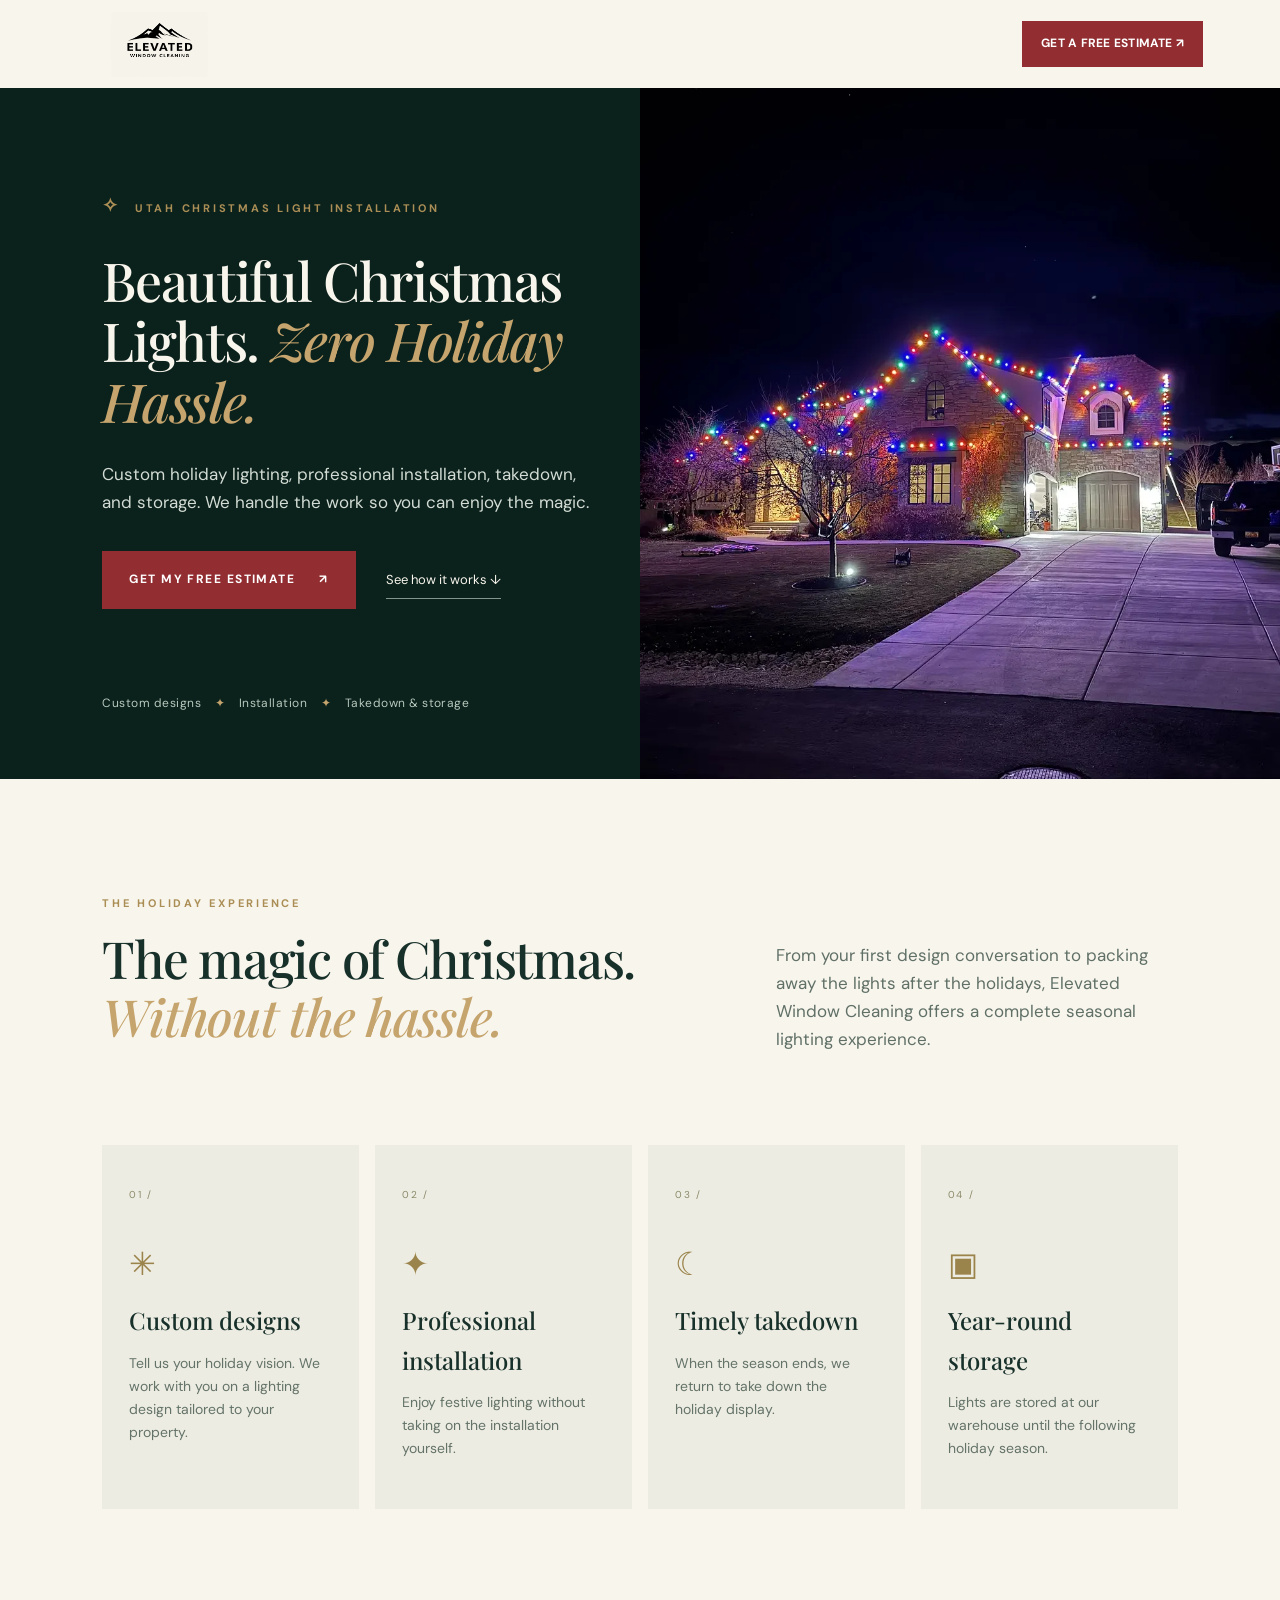
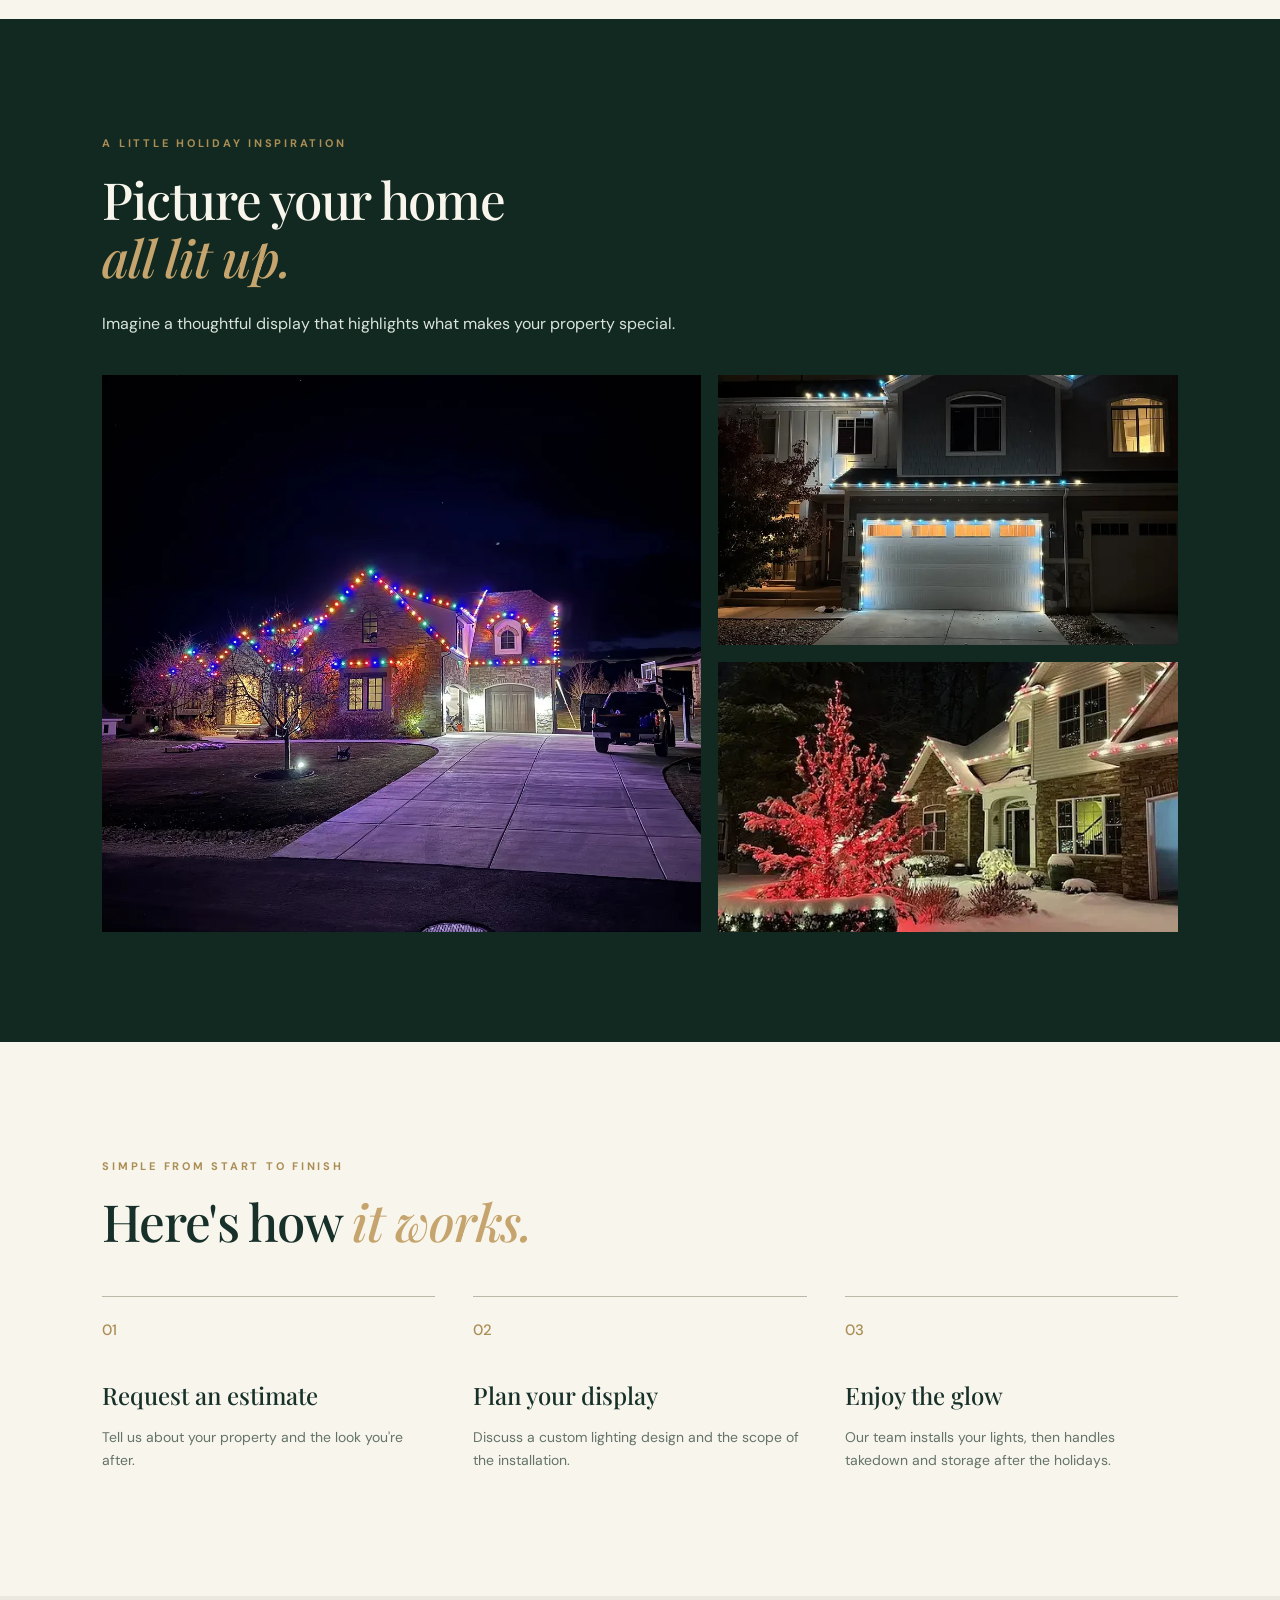
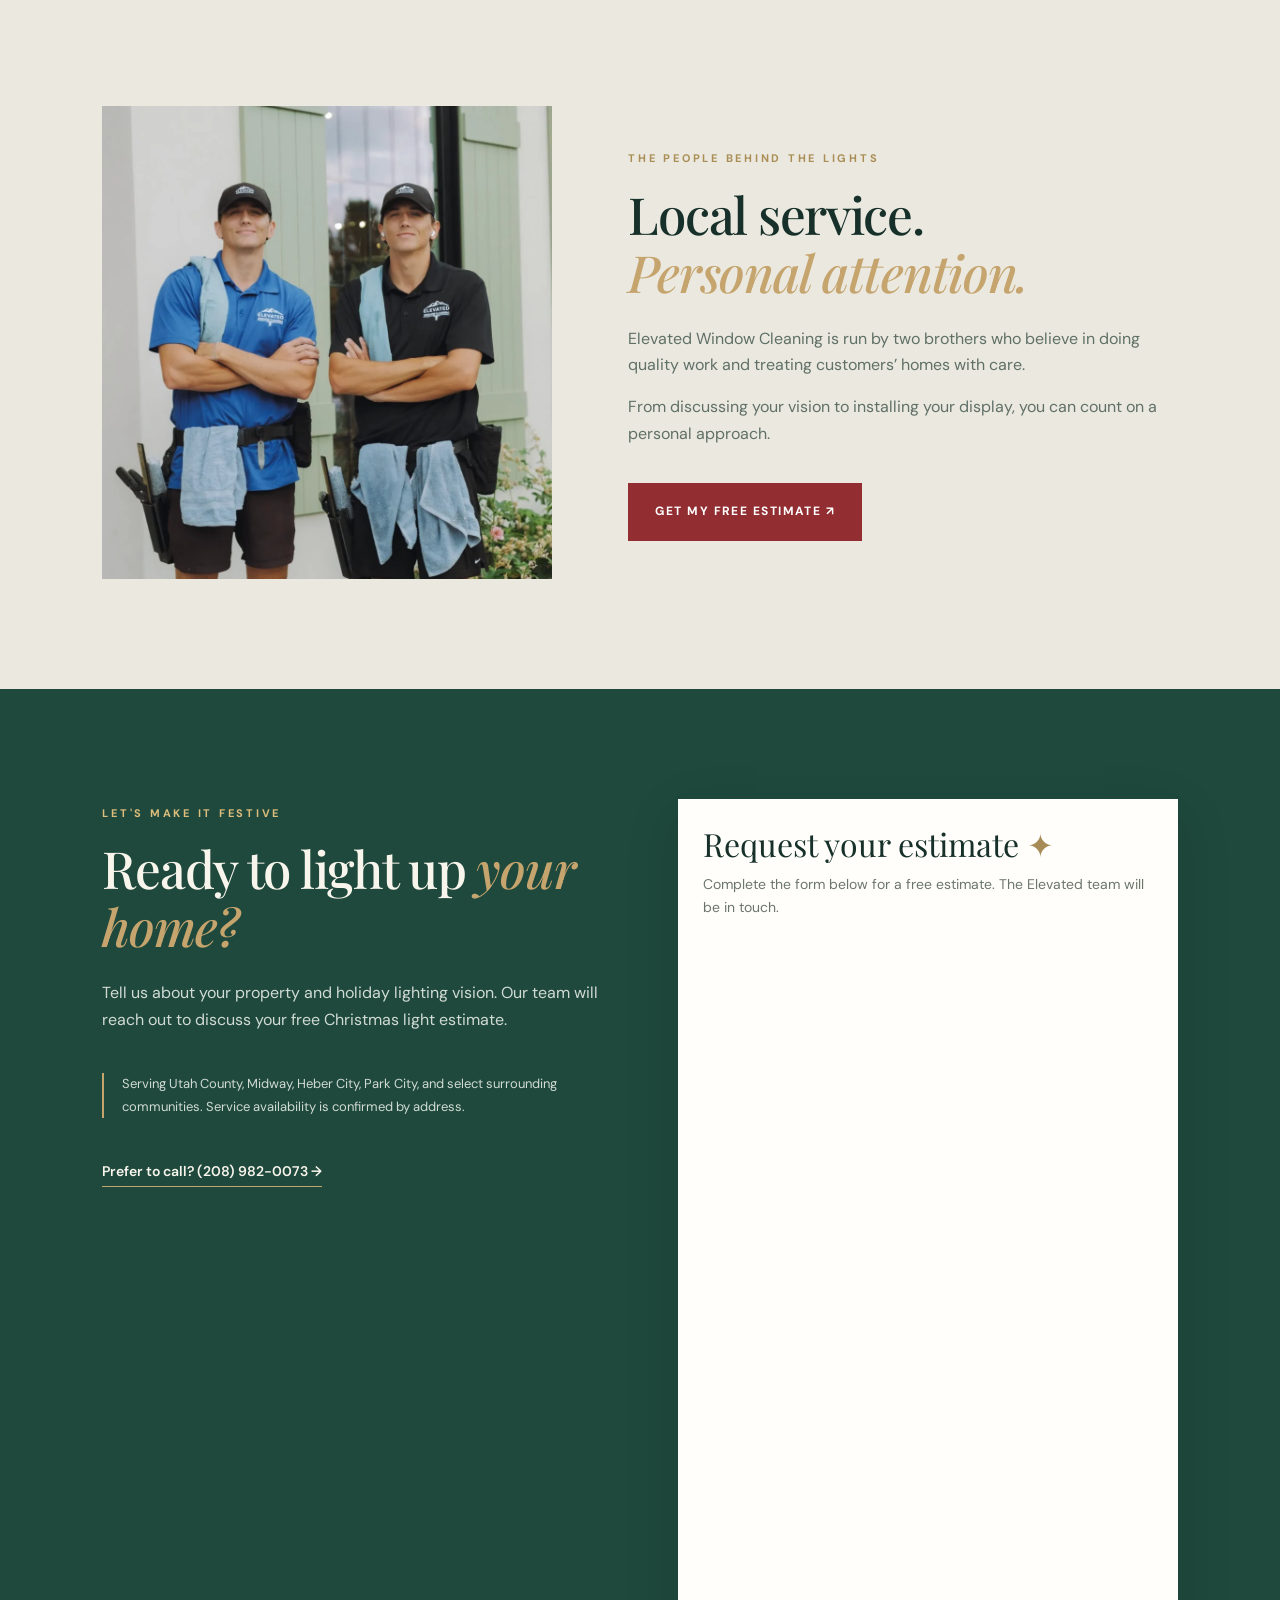
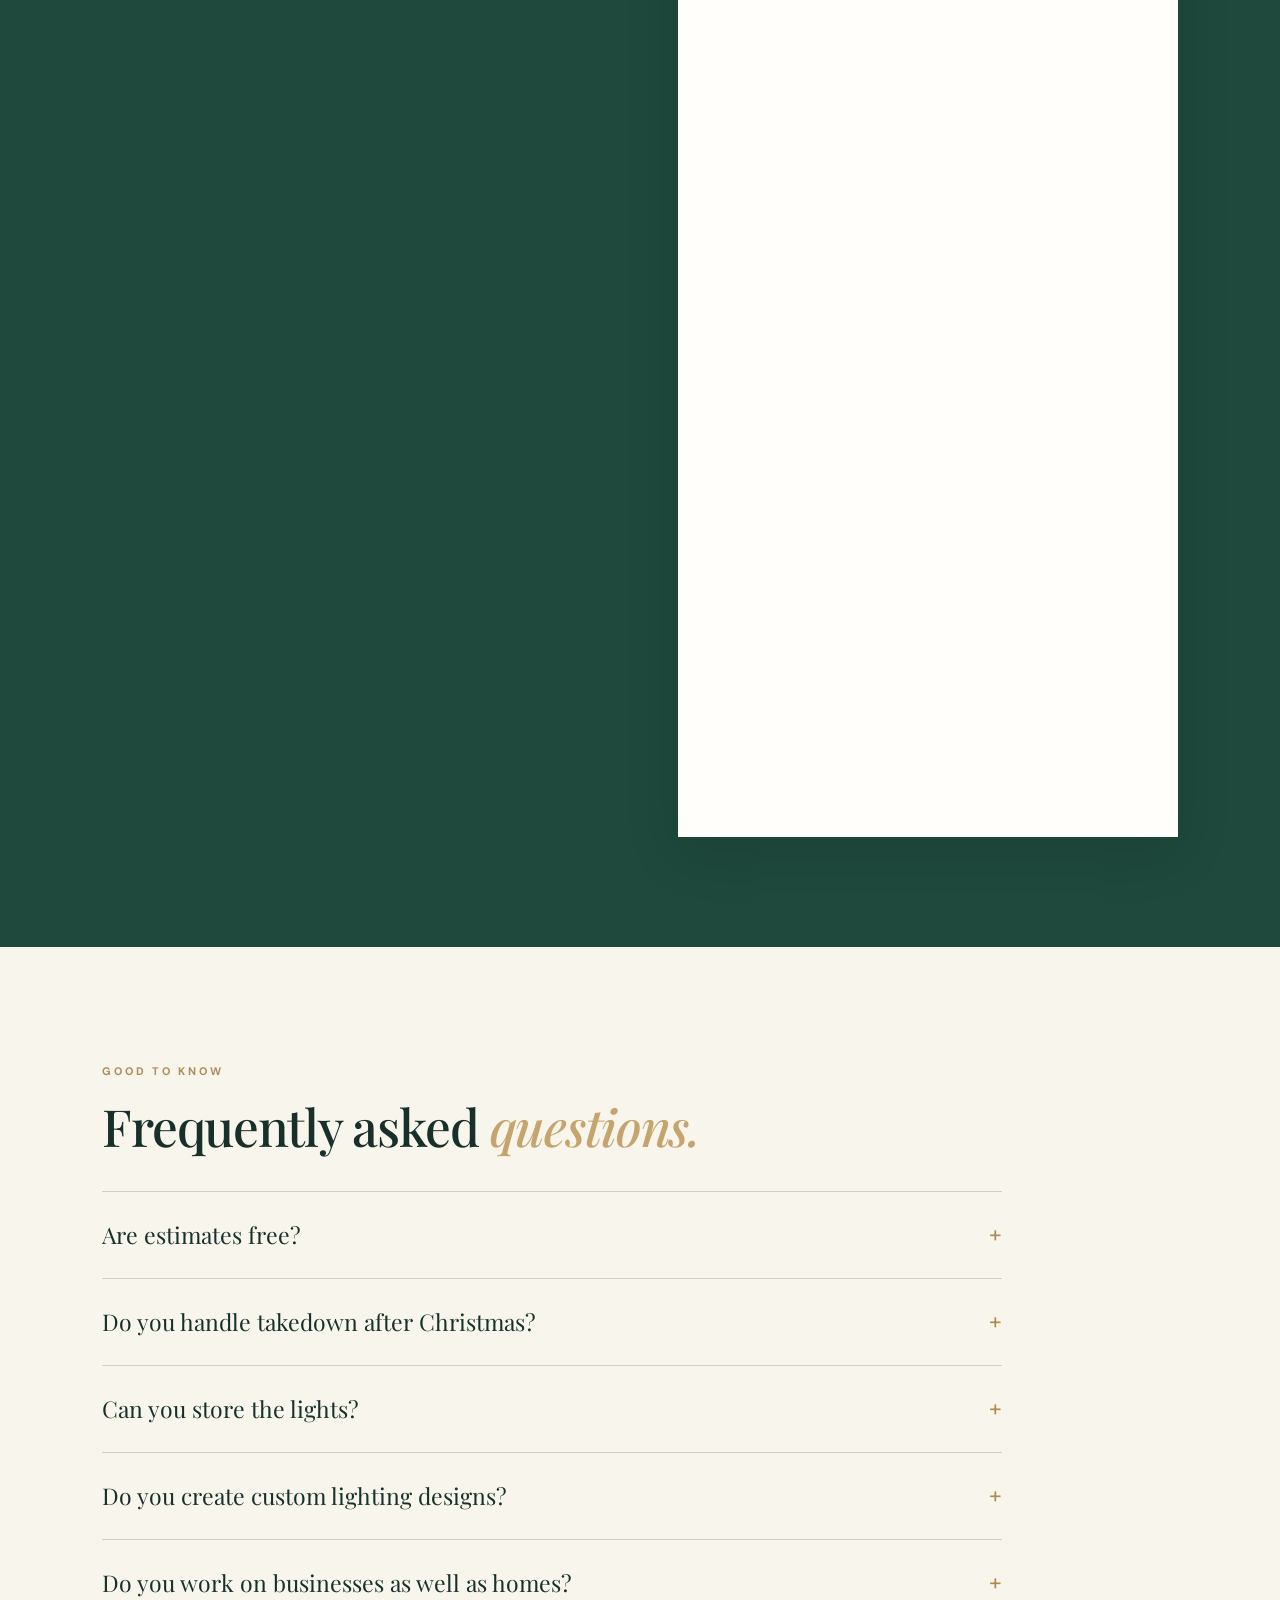
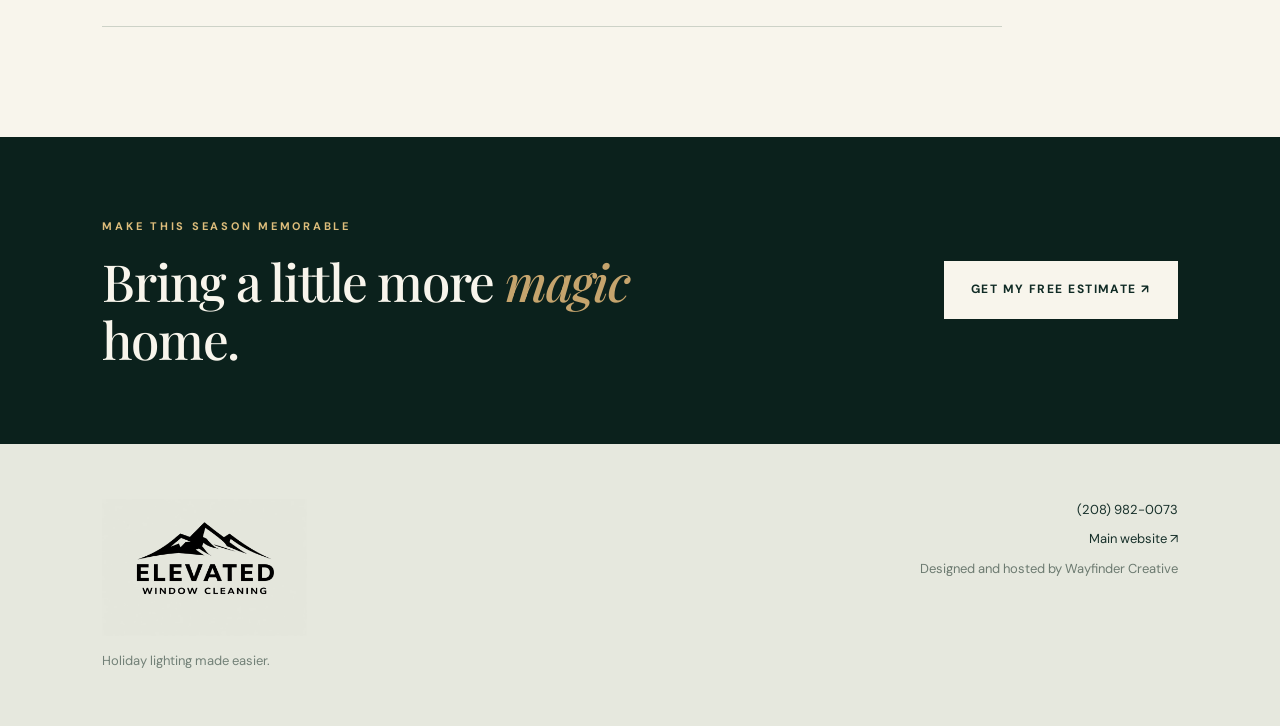
==== index.html @ a7546f29 "Add files via upload" ====
<!doctype html>
<html lang="en">
<head>
  <meta charset="utf-8" />
  <meta name="viewport" content="width=device-width, initial-scale=1" />
  <meta name="theme-color" content="#102721" />
  <meta name="description" content="Custom Christmas light designs, professional installation, takedown and storage with Elevated Window Cleaning in select Utah communities. Request an estimate." />
  <title>Christmas Light Installation | Elevated Window Cleaning</title>
  <link rel="stylesheet" href="styles.css" />
</head>
<body>
  <header class="header"><a class="brand" href="#top" aria-label="Elevated Window Cleaning home"><img class="brand-logo" src="assets/elevated-logo.webp" alt="Elevated Window Cleaning" /></a><a class="nav-cta" href="#estimate">Get a Free Estimate <span aria-hidden="true">↗</span></a></header>
  <main id="top">
    <section class="hero"><div class="hero-inner"><div class="eyebrow"><span class="sparkle">✧</span> UTAH CHRISTMAS LIGHT INSTALLATION</div><h1>Beautiful Christmas Lights. <em>Zero Holiday Hassle.</em></h1><p>Custom holiday lighting, professional installation, takedown, and storage. We handle the work so you can enjoy the magic.</p><div class="hero-actions"><a class="button primary" href="#estimate">Get My Free Estimate <span aria-hidden="true">↗</span></a><a class="text-link" href="#how-it-works">See how it works ↓</a></div><div class="hero-note">Custom designs <span>✦</span> Installation <span>✦</span> Takedown & storage</div></div><div class="hero-graphic"><img src="assets/lights-stone-house.webp" alt="Stone home decorated with multicolored Christmas lights" fetchpriority="high" /></div></section>
    <section class="intro section"><div class="section-heading"><span class="kicker">THE HOLIDAY EXPERIENCE</span><h2>The magic of Christmas.<br/><em>Without the hassle.</em></h2></div><p>From your first design conversation to packing away the lights after the holidays, Elevated Window Cleaning offers a complete seasonal lighting experience.</p></section>
    <section class="features section" aria-label="Christmas light services"><article><span class="feature-number">01 /</span><div class="feature-icon">✳</div><h3>Custom designs</h3><p>Tell us your holiday vision. We work with you on a lighting design tailored to your property.</p></article><article><span class="feature-number">02 /</span><div class="feature-icon">✦</div><h3>Professional installation</h3><p>Enjoy festive lighting without taking on the installation yourself.</p></article><article><span class="feature-number">03 /</span><div class="feature-icon">☾</div><h3>Timely takedown</h3><p>When the season ends, we return to take down the holiday display.</p></article><article><span class="feature-number">04 /</span><div class="feature-icon">▣</div><h3>Year-round storage</h3><p>Lights are stored at our warehouse until the following holiday season.</p></article></section>
    <section id="gallery" class="gallery section"><div class="section-heading"><span class="kicker">A LITTLE HOLIDAY INSPIRATION</span><h2>Picture your home<br/><em>all lit up.</em></h2><p>Imagine a thoughtful display that highlights what makes your property special.</p></div><div class="gallery-grid"><figure class="gallery-tile gallery-feature"><img src="assets/lights-stone-house.webp" alt="Large stone residence with multicolored Christmas lights along the roofline" loading="lazy" /></figure><figure class="gallery-tile"><img src="assets/lights-blue-house.webp" alt="Blue and white Christmas lighting installed along roofline and garage" loading="lazy" /></figure><figure class="gallery-tile"><img src="assets/lights-snow-house.webp" alt="Holiday lighting on a snowy home and tree" loading="lazy" /></figure></div></section>
    <section id="how-it-works" class="process section"><div class="section-heading"><span class="kicker">SIMPLE FROM START TO FINISH</span><h2>Here's how <em>it works.</em></h2></div><div class="steps"><div><strong>01</strong><h3>Request an estimate</h3><p>Tell us about your property and the look you're after.</p></div><div><strong>02</strong><h3>Plan your display</h3><p>Discuss a custom lighting design and the scope of the installation.</p></div><div><strong>03</strong><h3>Enjoy the glow</h3><p>Our team installs your lights, then handles takedown and storage after the holidays.</p></div></div></section>
    <section class="about section"><div class="about-photo"><img src="assets/elevated-owners.webp" alt="The two brothers behind Elevated Window Cleaning" loading="lazy" /></div><div class="about-copy"><span class="kicker">THE PEOPLE BEHIND THE LIGHTS</span><h2>Local service.<br/><em>Personal attention.</em></h2><p>Elevated Window Cleaning is run by two brothers who believe in doing quality work and treating customers’ homes with care.</p><p>From discussing your vision to installing your display, you can count on a personal approach.</p><a class="button primary" href="#estimate">Get My Free Estimate ↗</a></div></section>
    <section class="estimate section" id="estimate"><div class="estimate-content"><span class="kicker light">LET'S MAKE IT FESTIVE</span><h2>Ready to light up <em>your home?</em></h2><p>Tell us about your property and holiday lighting vision. Our team will reach out to discuss your free Christmas light estimate.</p><p class="service-area">Serving Utah County, Midway, Heber City, Park City, and select surrounding communities. Service availability is confirmed by address.</p><a class="phone-link" href="tel:+12089820073">Prefer to call? (208) 982-0073 →</a></div><div class="form-shell"><div class="form-title">Request your estimate <span>✦</span></div><p>Complete the form below for a free estimate. The Elevated team will be in touch.</p><div id="ghl-form-slot" class="ghl-form-slot"><iframe src="https://api.leadconnectorhq.com/widget/form/0vOx5JC7BBK2NHhsucTt" style="width:100%;height:1468px;border:none;border-radius:8px" id="inline-0vOx5JC7BBK2NHhsucTt" data-layout="{'id':'INLINE'}" data-trigger-type="alwaysShow" data-trigger-value="" data-activation-type="alwaysActivated" data-activation-value="" data-deactivation-type="neverDeactivate" data-deactivation-value="" data-form-name="Christmas Light Installation" data-height="1468" data-layout-iframe-id="inline-0vOx5JC7BBK2NHhsucTt" data-form-id="0vOx5JC7BBK2NHhsucTt" data-cookie-consent="true" data-cookie-consent-provider="auto" title="Christmas Light Installation" loading="lazy"></iframe></div></div></section>
    <section class="faq section"><div class="section-heading"><span class="kicker">GOOD TO KNOW</span><h2>Frequently asked <em>questions.</em></h2></div><div class="faqs"><details><summary>Are estimates free?</summary><p>Yes! You can request a free Christmas light installation estimate by completing the form above.</p></details><details><summary>Do you handle takedown after Christmas?</summary><p>Yes. Elevated's Christmas light service includes takedown as part of its holiday offering. Confirm scheduling and any applicable charges in your estimate.</p></details><details><summary>Can you store the lights?</summary><p>Yes. Elevated advertises year-round storage at its warehouse until the next holiday season. Ask the team about the specific terms for your project.</p></details><details><summary>Do you create custom lighting designs?</summary><p>Yes. Share your vision and the team can discuss a design customized for your property.</p></details><details><summary>Do you work on businesses as well as homes?</summary><p>Yes. Elevated advertises holiday light services for residential and commercial properties. Confirm feasibility and availability for your location.</p></details></div></section>
    <section class="closing"><div><span class="kicker light">MAKE THIS SEASON MEMORABLE</span><h2>Bring a little more <em>magic</em> home.</h2></div><a class="button pale" href="#estimate">Get My Free Estimate ↗</a></section>
  </main>
  <footer><div class="footer-left"><img class="footer-logo" src="assets/elevated-logo.webp" alt="Elevated Window Cleaning" /><span>Holiday lighting made easier.</span></div><div class="footer-right"><a href="tel:+12089820073">(208) 982-0073</a><a href="https://elevatedwindowcleanings.com/" target="_blank" rel="noopener">Main website ↗</a><span>Designed and hosted by <a href="https://wayfindercreative.net/" target="_blank" rel="noopener">Wayfinder Creative</a></span></div></footer>
  <script src="https://link.msgsndr.com/js/form_embed.js"></script>
  <script src="script.js" defer></script>
</body>
</html>
---- styles.css ----
@import url('https://fonts.googleapis.com/css2?family=DM+Sans:wght@400;500;600;700&family=Playfair+Display:ital,wght@0,500;0,600;1,500;1,600&display=swap');
:root{--forest:#102b25;--deep:#0b211c;--pine:#1f493d;--cream:#f8f5ec;--white:#fffefa;--gold:#d2ae65;--ink:#17302a;--muted:#6a786f}*{box-sizing:border-box}html{scroll-behavior:smooth}body{margin:0;background:var(--cream);color:var(--ink);font-family:'DM Sans',sans-serif;font-size:16px;line-height:1.65}a{color:inherit}.header{height:88px;background:var(--cream);display:flex;align-items:center;justify-content:space-between;padding:0 clamp(22px,6vw,100px)}.brand{display:flex;align-items:center;gap:12px;text-decoration:none;font-weight:700;line-height:1.1;font-size:19px;letter-spacing:.12em}.brand-symbol{font-size:32px;color:#aa863b}.brand-small{display:block;font-size:9px;letter-spacing:.28em;margin-top:5px}.nav-cta{text-decoration:none;border-bottom:1px solid #8e744c;padding:8px 0;font-size:12px;font-weight:700;letter-spacing:.1em;text-transform:uppercase}.hero{background:var(--deep);color:var(--cream);min-height:660px;position:relative;display:grid;grid-template-columns:1.2fr .8fr;overflow:hidden}.hero-inner{position:relative;z-index:1;padding:clamp(85px,10vw,145px) 35px 90px clamp(24px,8vw,130px);max-width:870px}.eyebrow,.kicker{font-size:11px;letter-spacing:.25em;font-weight:700;color:#aa8e55;text-transform:uppercase}.sparkle{font-size:19px;margin-right:8px}h1,h2,h3,p{margin-top:0}h1,h2{font-family:'Playfair Display',Georgia,serif;line-height:1.13;letter-spacing:-.025em;font-weight:500}h1{font-size:clamp(56px,6.4vw,105px);margin:28px 0}h2{font-size:clamp(39px,4vw,66px);margin:15px 0 24px}h1 em,h2 em{color:var(--gold);font-weight:500} .hero p{color:#d2dcd4;max-width:540px;font-size:17px}.hero-actions{display:flex;gap:30px;align-items:center;flex-wrap:wrap;margin-top:35px}.button{display:inline-flex;align-items:center;justify-content:space-between;gap:24px;text-decoration:none;padding:19px 27px;font-size:12px;font-weight:700;letter-spacing:.12em;text-transform:uppercase;min-height:56px;transition:transform .2s ease,filter .2s ease}.button:hover{transform:translateY(-2px);filter:brightness(1.05)}.primary{background:var(--gold);color:#192b23}.pale{background:var(--cream);color:var(--forest)}.text-link{font-size:13px;text-decoration:none;border-bottom:1px solid #84958b;padding:8px 0}.hero-note{margin-top:85px;font-size:12px;color:#b7c9bd;letter-spacing:.04em}.hero-note span{color:var(--gold);margin:0 10px}.hero-graphic{background:radial-gradient(circle at 48% 42%,#54745b 0%,#244639 36%,#0d211c 76%);position:relative;min-height:480px}.hero-graphic:before{content:'✦';position:absolute;top:23%;left:40%;font-size:210px;color:#edcd85;opacity:.14}.hero-graphic-note{position:absolute;bottom:34px;left:30px;right:30px;font-size:12px;color:#e2d8bd;text-align:center}.light-wire{position:absolute;top:13%;left:-10%;width:130%;height:110px;border-top:2px solid #bfae7f;transform:rotate(14deg);display:flex;justify-content:space-around}.light-wire i{width:9px;height:21px;background:#f9d888;border-radius:50%;box-shadow:0 0 19px 7px #efbf5c80}.section{padding:110px clamp(25px,8vw,130px)}.intro{display:grid;grid-template-columns:1.2fr .8fr;align-items:end;gap:70px;padding-bottom:75px}.intro>p{max-width:460px;color:#607067;font-size:17px}.features{display:grid;grid-template-columns:repeat(4,1fr);gap:16px;padding-top:0}.features article{background:#edece2;padding:35px 27px;min-height:285px}.feature-number{font-size:10px;color:#8a8a6b;letter-spacing:.17em}.feature-icon{font-size:32px;color:#9b844c;margin:32px 0 10px}.features h3,.steps h3{font-family:'Playfair Display',Georgia,serif;font-size:24px;font-weight:500;margin-bottom:11px}.features p,.steps p{font-size:14px;color:#647369}.gallery{background:#e8eae0}.gallery .section-heading{max-width:650px}.gallery .section-heading p{color:#647369}.gallery-grid{display:grid;grid-template-columns:1.35fr 1fr;gap:20px;margin-top:38px}.gallery-placeholder{height:390px;background:linear-gradient(140deg,#17372d,#536d52 55%,#22372f);color:#d9d5bf;display:flex;flex-direction:column;align-items:center;justify-content:center;gap:10px;letter-spacing:.13em;font-size:12px}.gallery-placeholder.second{background:linear-gradient(35deg,#645f46,#253d2f 75%)}.gallery-placeholder small{letter-spacing:0;font-size:12px;color:#bdc9b6}.process{background:var(--cream)}.steps{display:grid;grid-template-columns:repeat(3,1fr);gap:38px;margin-top:45px}.steps>div{border-top:1px solid #b8b9a8;padding-top:20px}.steps strong{color:#aa8e55;font-weight:500;font-size:15px}.steps h3{margin-top:32px}.estimate{background:var(--pine);display:grid;grid-template-columns:1fr 1fr;gap:75px;color:var(--cream);align-items:start}.estimate h2{font-size:clamp(39px,4vw,62px)}.estimate-content>p{color:#d1dbd4;max-width:540px}.kicker.light{color:#ddbd7b}.service-area{font-size:13px;line-height:1.75;border-left:2px solid var(--gold);padding-left:18px;margin:40px 0}.phone-link{color:var(--cream);text-decoration:none;border-bottom:1px solid var(--gold);padding-bottom:6px;font-weight:600;font-size:14px}.form-shell{background:var(--white);color:var(--ink);padding:clamp(22px,3vw,42px);box-shadow:0 16px 50px #07191022}.form-title{font-family:'Playfair Display',Georgia,serif;font-size:32px;line-height:1.2}.form-title span{color:#a68b57}.form-shell>p{font-size:14px;color:#6d766d;margin:10px 0 24px}.form-placeholder{border:1px dashed #b9bea9;background:#f2f3ec;padding:45px 20px;text-align:center}.placeholder-label{color:#788675;font-size:11px;font-weight:700;letter-spacing:.16em}.form-placeholder p{font-size:14px;color:#55675b;margin-top:12px}.form-placeholder .placeholder-detail{font-size:12px;color:#788675}.faq{background:var(--cream)}.faqs{max-width:900px;margin-top:35px}details{border-top:1px solid #cdd2c7;padding:24px 0}details:last-child{border-bottom:1px solid #cdd2c7}summary{font-family:'Playfair Display',Georgia,serif;font-size:23px;cursor:pointer;list-style:none;display:flex;justify-content:space-between;gap:20px}summary:after{content:'+';font-family:'DM Sans',sans-serif;color:#b18b4d}details[open] summary:after{content:'−'}details p{color:#69796e;max-width:700px;margin:17px 0 0;font-size:15px}.closing{background:var(--deep);color:var(--cream);padding:75px clamp(25px,8vw,130px);display:flex;align-items:center;justify-content:space-between;gap:35px}.closing h2{max-width:650px;margin-bottom:0}footer{padding:55px clamp(25px,8vw,130px);background:#e6e8de;display:flex;justify-content:space-between;gap:25px}.footer-left strong{font-size:17px;letter-spacing:.11em;display:block}.footer-left small{display:block;font-size:8px;letter-spacing:.22em}.footer-left>span{display:block;margin-top:14px;color:#728077;font-size:13px}.footer-right{display:flex;flex-direction:column;gap:8px;text-align:right;font-size:13px}.footer-right a{text-decoration:none}.footer-right>span{color:#6c7a70}@media(max-width:950px){.hero{grid-template-columns:1fr}.hero-inner{padding-bottom:45px}.hero-graphic{min-height:230px}.hero-note{margin-top:48px}.intro,.estimate{grid-template-columns:1fr;gap:22px}.features{grid-template-columns:repeat(2,1fr)}.steps{gap:20px}}@media(max-width:600px){.header{height:76px}.brand{font-size:14px}.brand-symbol{font-size:25px}.brand-small{font-size:7px}.nav-cta{font-size:10px}.hero-inner{padding:80px 25px 60px}.hero h1{font-size:55px}.hero-note{font-size:10px}.section{padding:70px 22px}.features{padding-top:0;grid-template-columns:1fr}.features article{min-height:225px}.gallery-grid,.steps{grid-template-columns:1fr}.gallery-placeholder{height:260px}.closing{padding:60px 22px;display:block}.closing .button{margin-top:30px}footer{padding:45px 22px;flex-direction:column}.footer-right{text-align:left}}

/* Approved Christmas 2026 landing page updates */
:root{--cranberry:#922E32;--gold:#C5A46D}
.brand-logo{display:block;width:165px;max-height:65px;object-fit:contain;mix-blend-mode:multiply}
.footer-logo{width:205px;max-width:100%;height:auto;mix-blend-mode:multiply;display:block}
.hero{grid-template-columns:1fr 1fr}
.hero-inner{padding-top:clamp(85px,8vw,120px);padding-bottom:65px}
.hero h1{font-size:clamp(43px,4.2vw,75px)}
.primary,.nav-cta{background:var(--cranberry);color:#fff}
.nav-cta{border:0;padding:13px 19px;letter-spacing:.02em}
.hero-graphic{min-height:600px;background:#101d21}
.hero-graphic:before{display:none}
.hero-graphic img{width:100%;height:100%;position:absolute;inset:0;object-fit:cover;object-position:45% 50%}
.gallery{background:#112920;color:#f8f5ec}
.gallery .section-heading p{color:#dae3dc}
.gallery-grid{grid-template-columns:1.3fr 1fr;grid-template-rows:270px 270px;gap:17px}
.gallery-tile{margin:0;overflow:hidden;min-height:0;background:#20392f}
.gallery-feature{grid-row:span 2}
.gallery-tile img{width:100%;height:100%;display:block;object-fit:cover;transition:transform .45s ease}
.gallery-tile:hover img{transform:scale(1.035)}
.about{background:#eae8df;display:grid;grid-template-columns:.9fr 1.1fr;align-items:center;gap:clamp(25px,6vw,95px)}
.about-photo img{width:100%;height:auto;display:block;max-height:550px;object-fit:cover;object-position:center 30%}
.about-copy p{max-width:540px;color:#607067}
.about .button{margin-top:20px}
.form-shell{padding:clamp(16px,2vw,30px)}
.ghl-form-slot{width:100%;min-height:1468px}
.ghl-form-slot iframe{display:block;width:100%;min-height:1468px;max-width:100%;background:transparent}
:focus-visible{outline:3px solid #c5a46d;outline-offset:4px}
@media(max-width:950px){.hero{grid-template-columns:1fr}.hero-graphic{min-height:380px}.hero-graphic img{object-position:center 57%}.about{grid-template-columns:1fr}.about-photo{max-width:570px}}
@media(max-width:600px){.header{padding:0 18px}.brand-logo{width:136px}.nav-cta{font-size:10px;padding:10px}.hero h1{font-size:clamp(40px,10vw,56px)}.hero-graphic{min-height:255px}.gallery-grid{grid-template-columns:1fr;grid-template-rows:auto}.gallery-tile,.gallery-feature{grid-row:auto;height:260px}.gallery-feature{height:315px}.form-shell{padding:14px}.about-photo img{max-height:480px}}
@media(prefers-reduced-motion:reduce){html{scroll-behavior:auto}.button,.gallery-tile img{transition:none}}
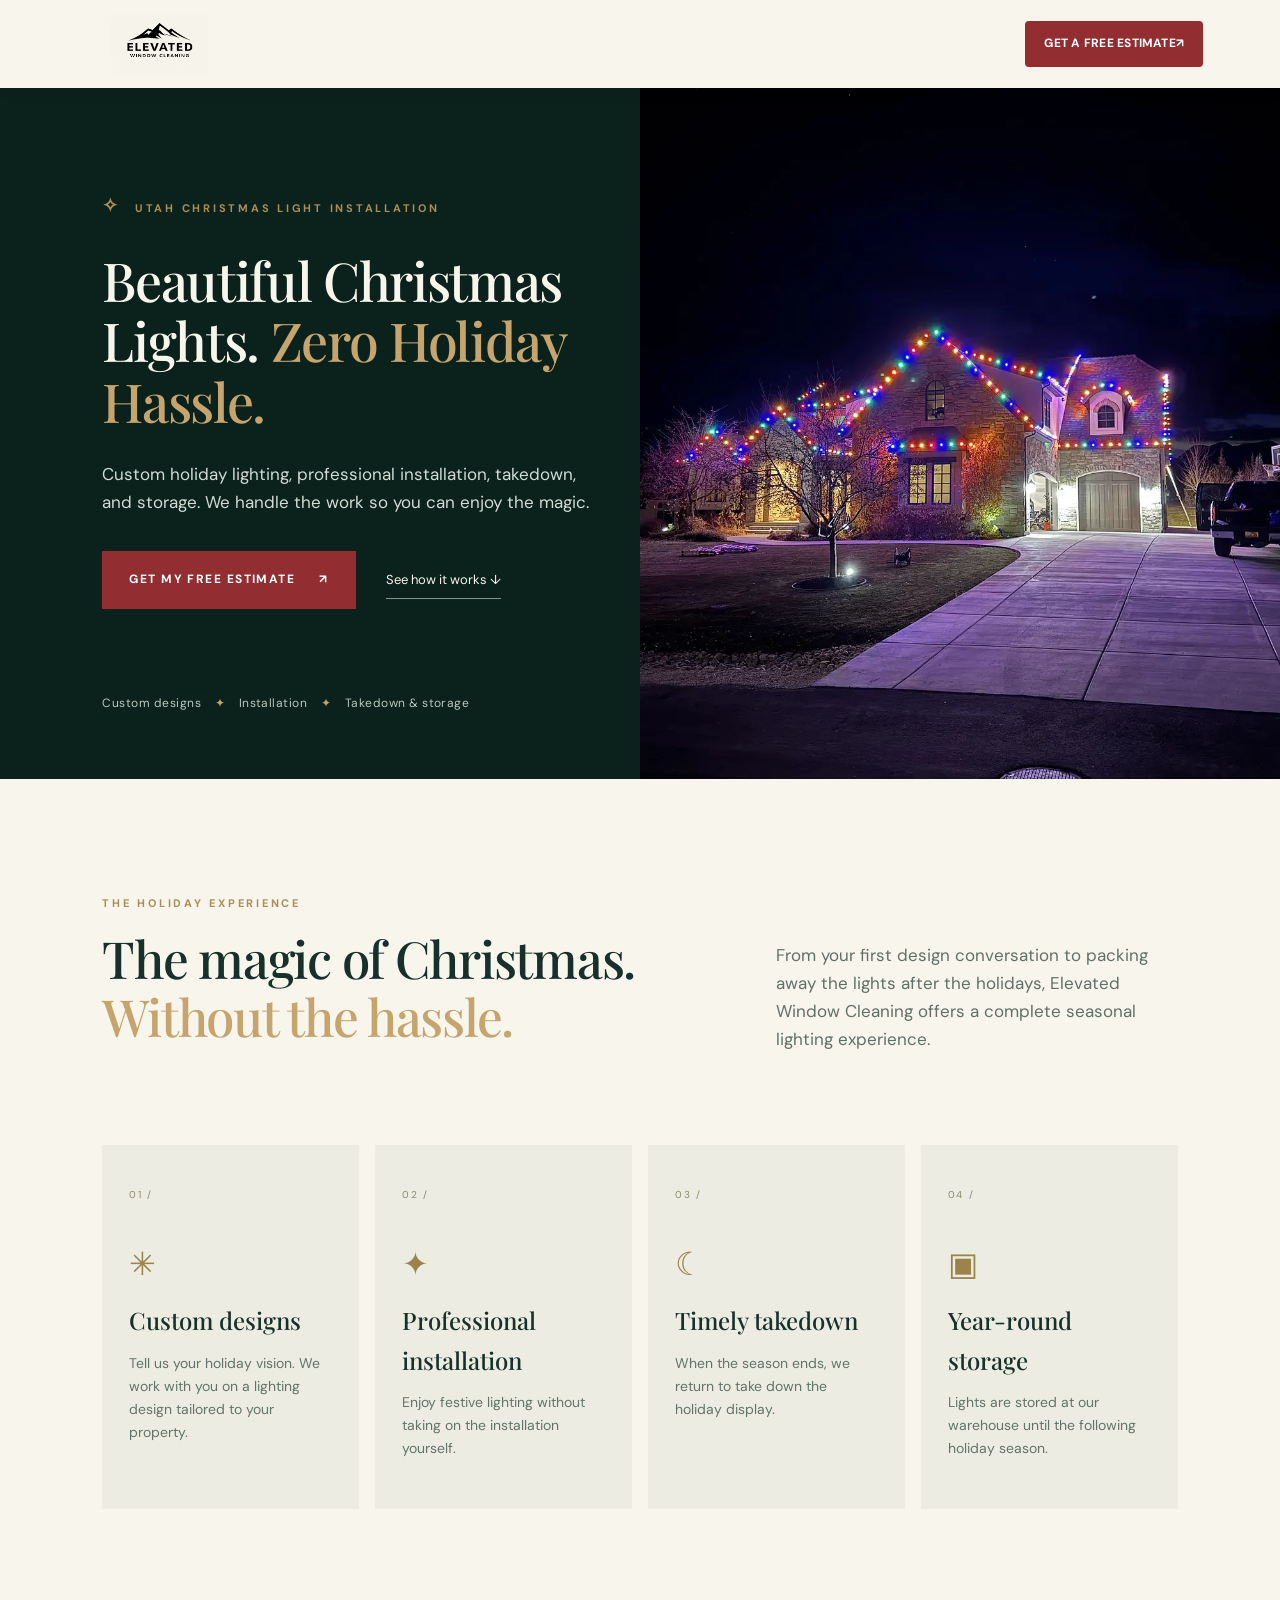
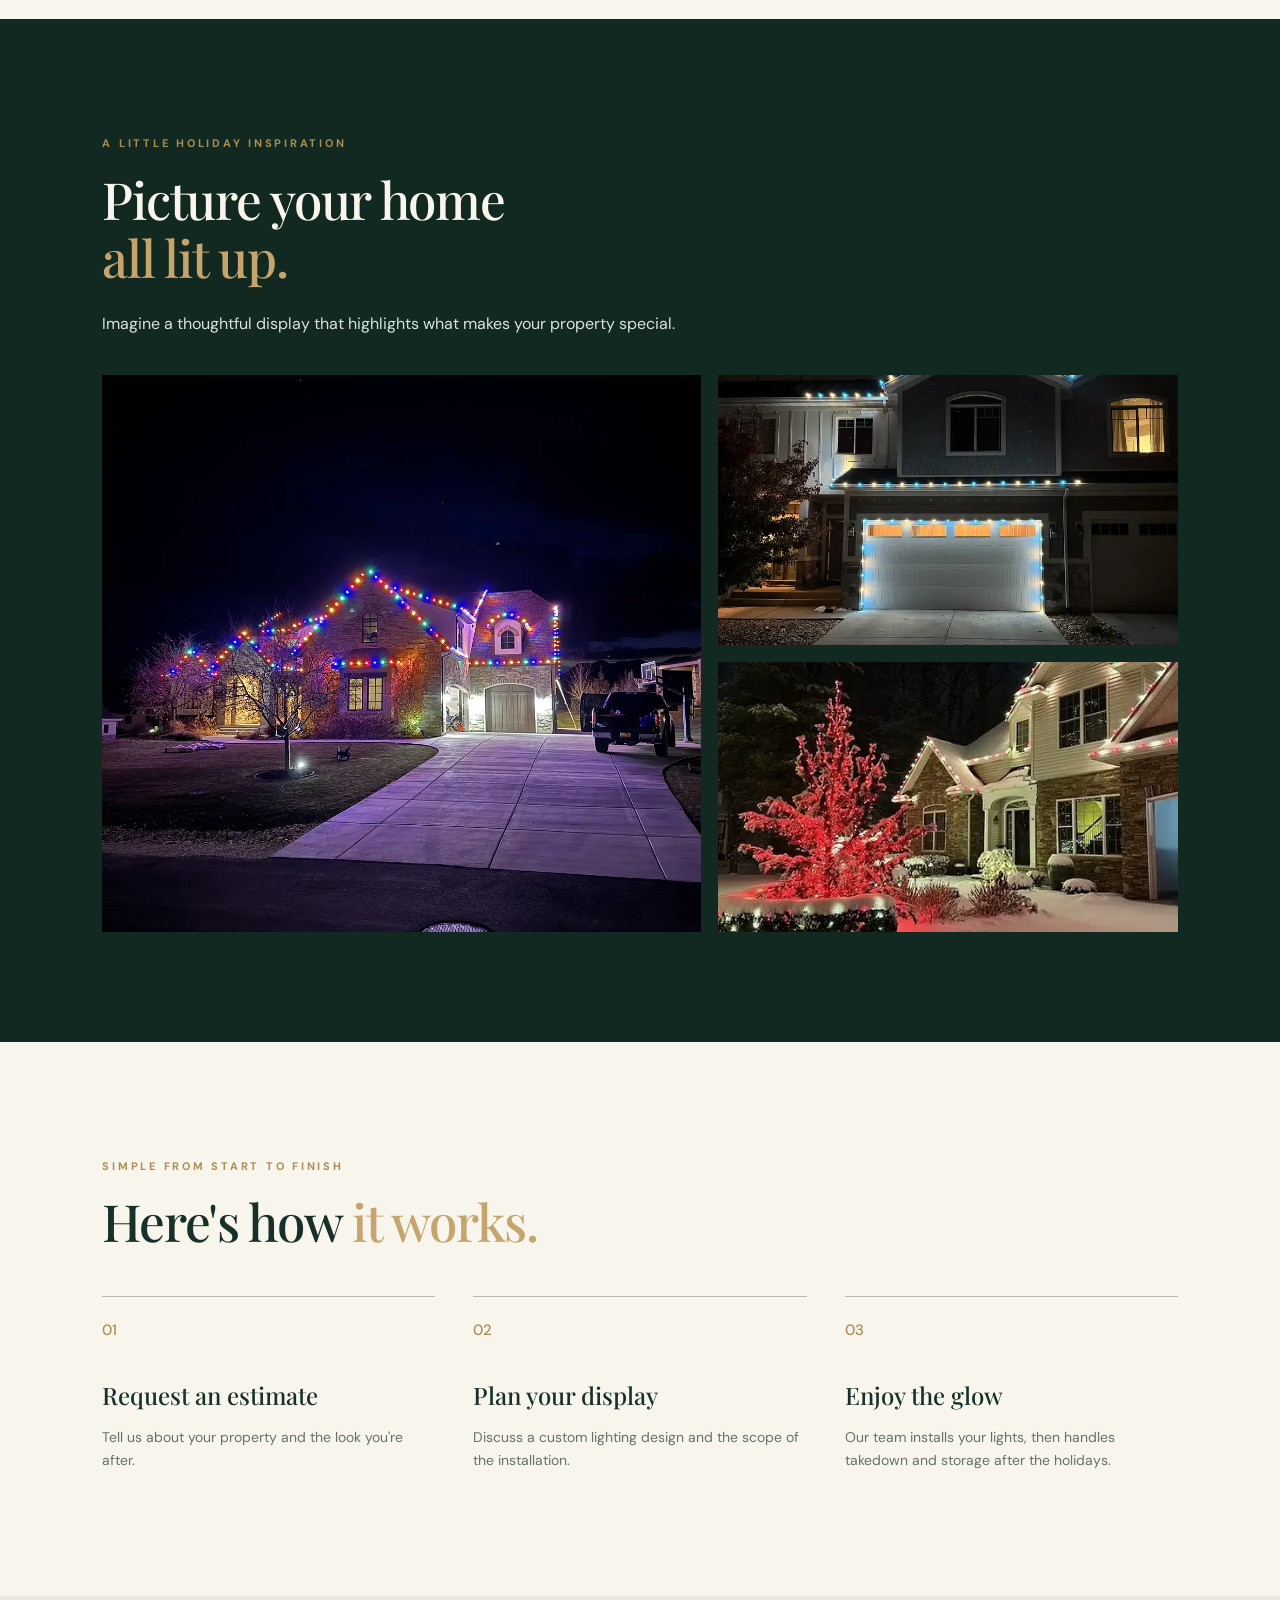
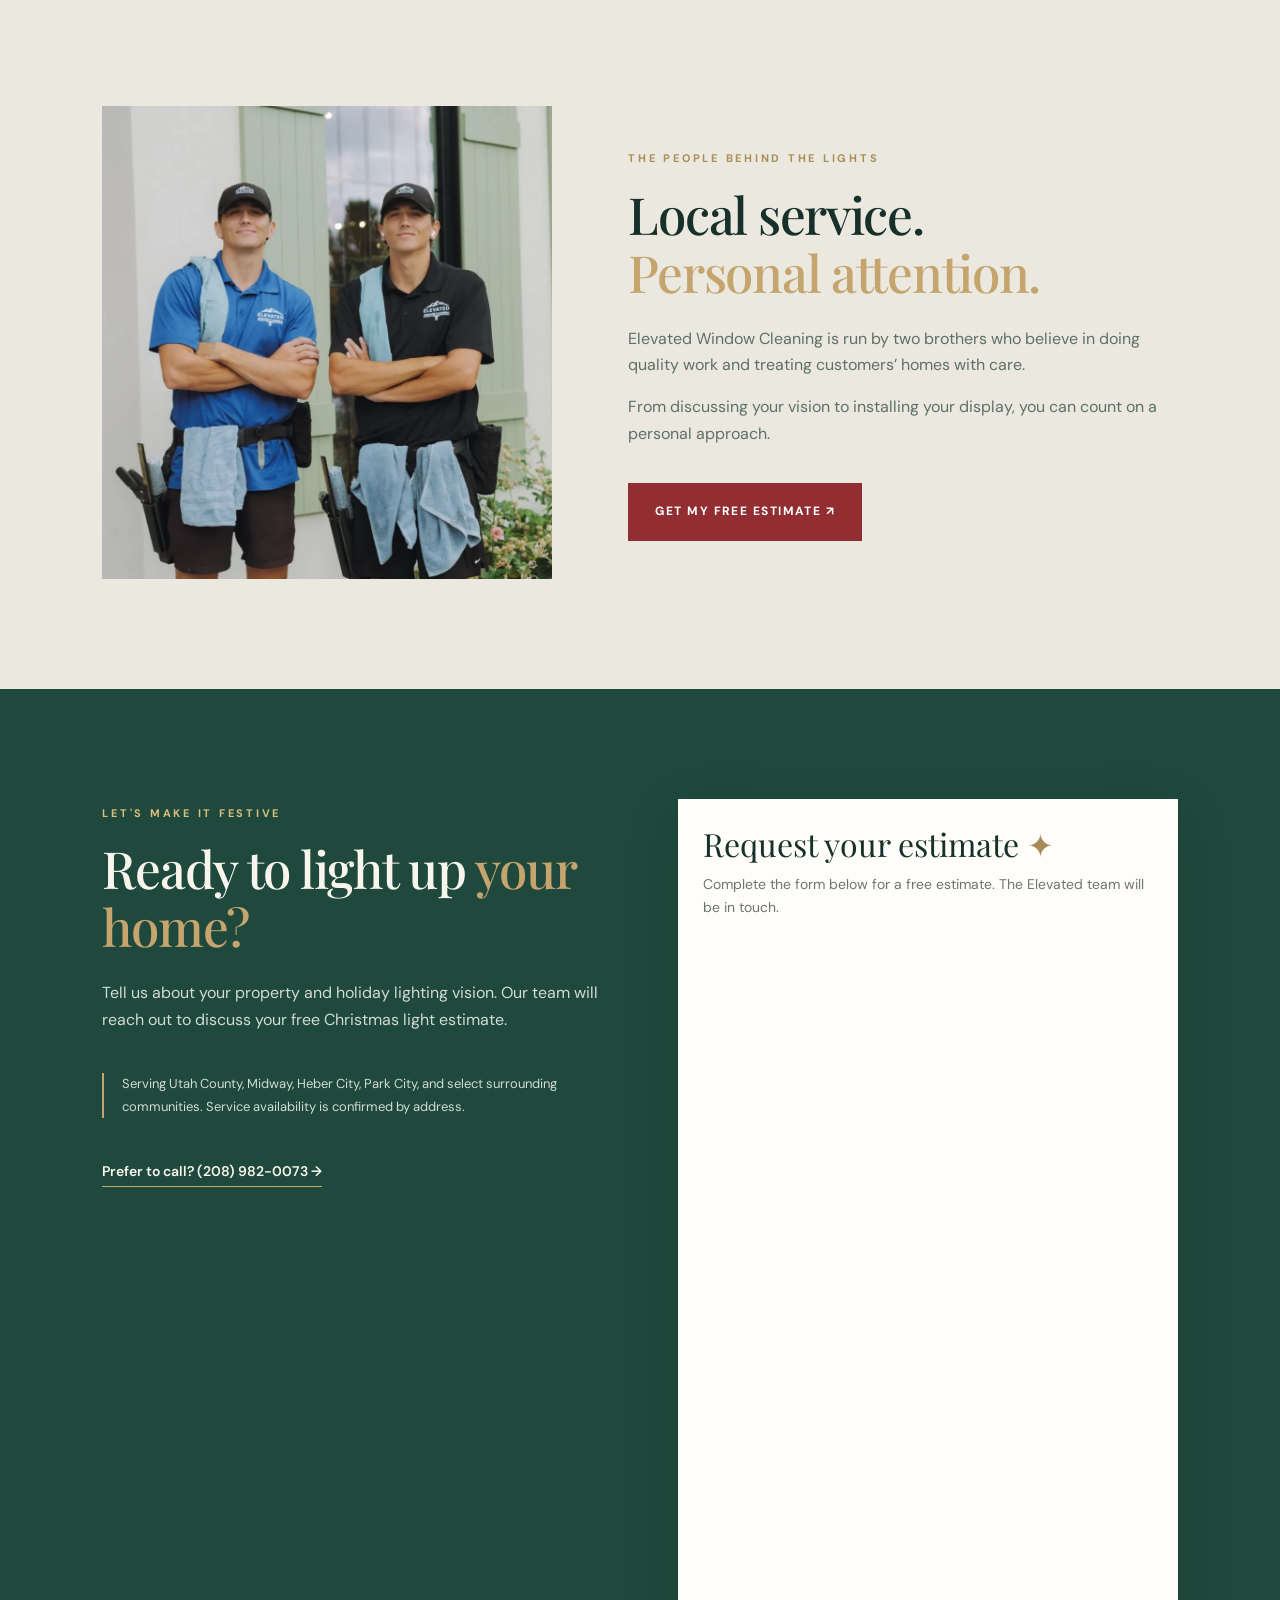
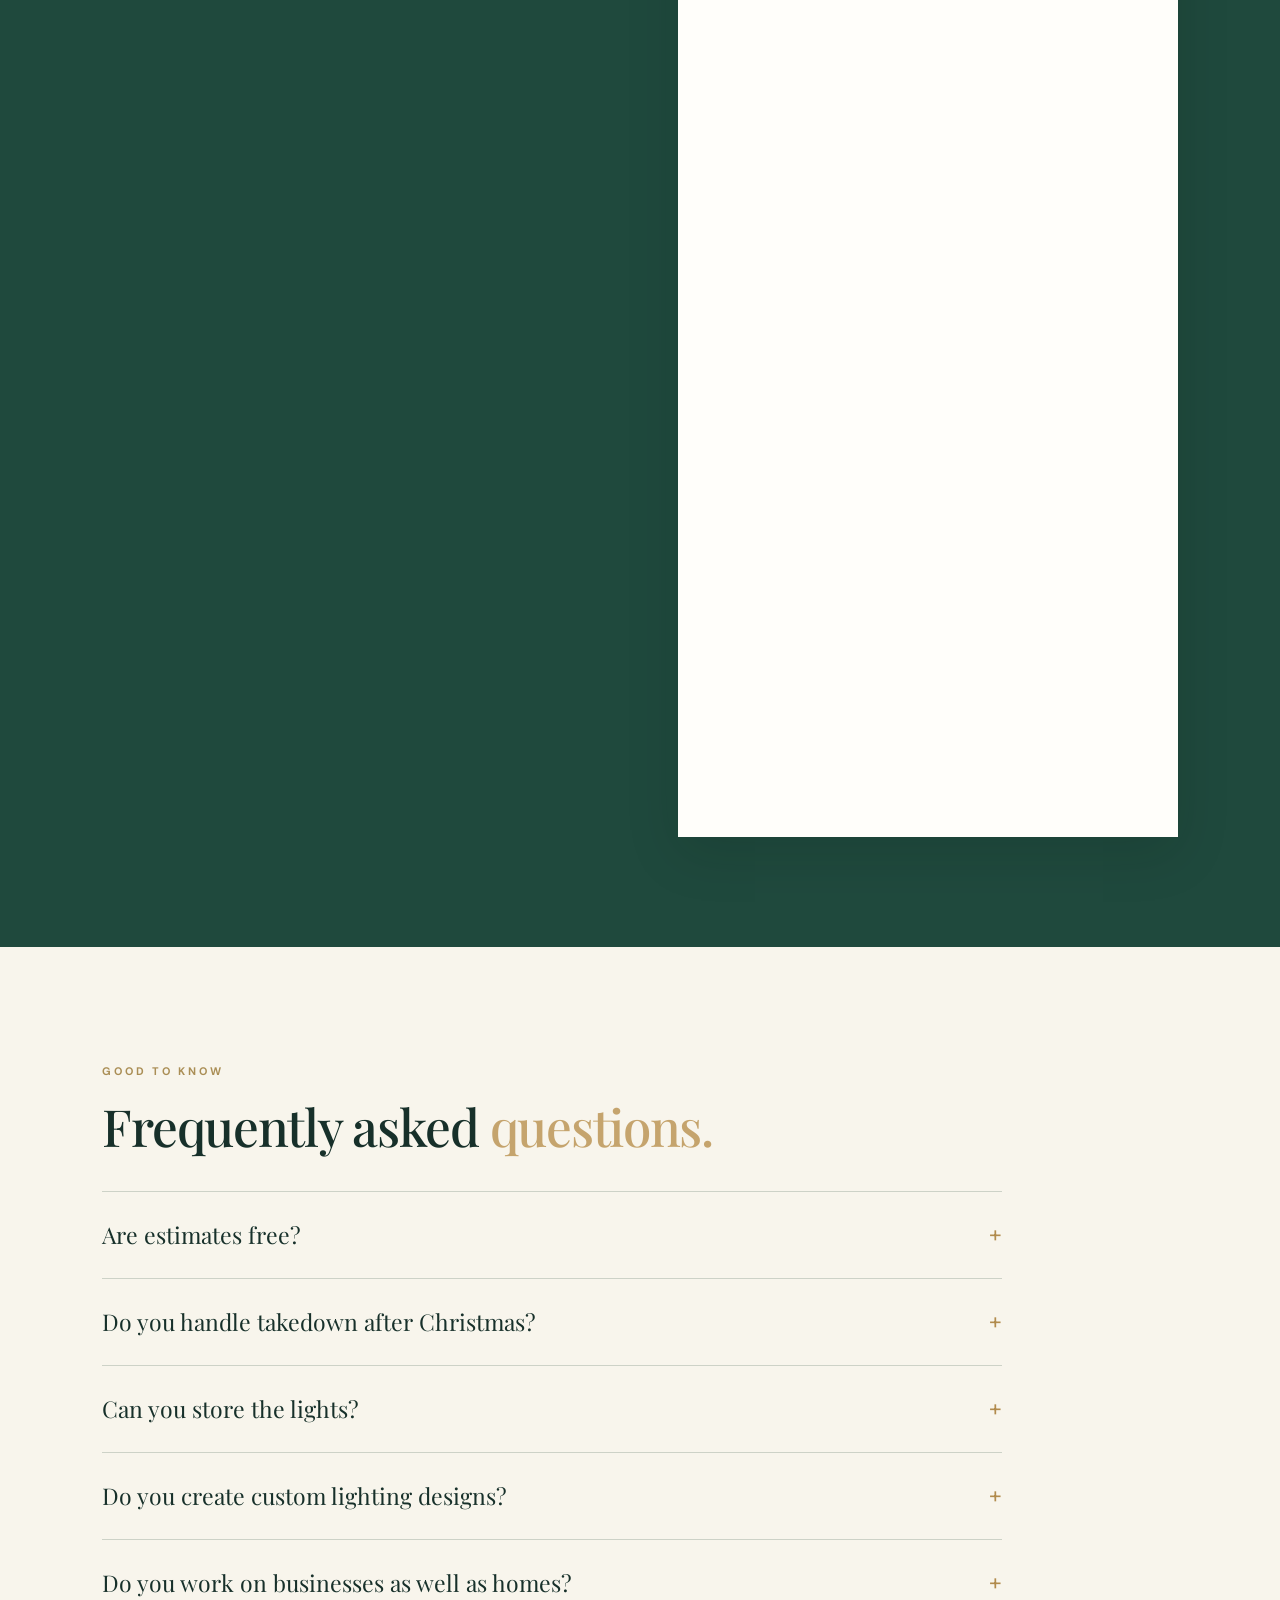
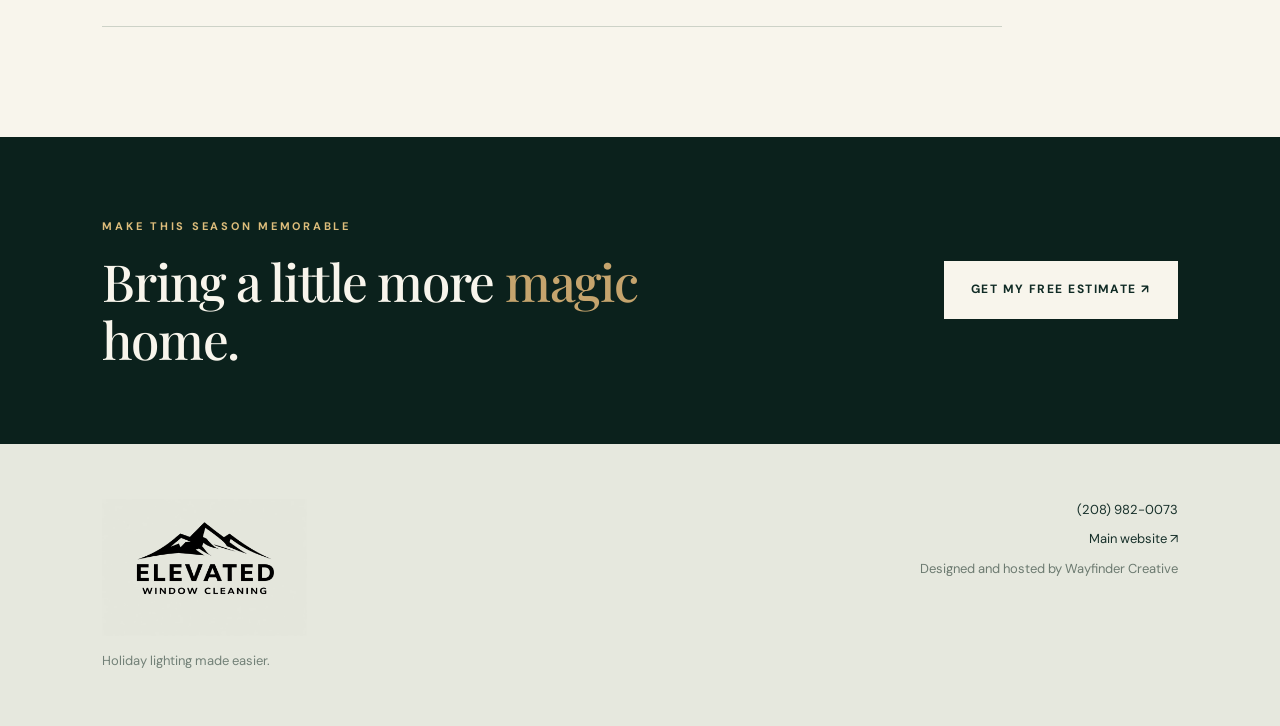
==== commit e1713805: "Add files via upload" ====
--- a/index.html
+++ b/index.html
@@ -17,12 +17,13 @@
     <section id="gallery" class="gallery section"><div class="section-heading"><span class="kicker">A LITTLE HOLIDAY INSPIRATION</span><h2>Picture your home<br/><em>all lit up.</em></h2><p>Imagine a thoughtful display that highlights what makes your property special.</p></div><div class="gallery-grid"><figure class="gallery-tile gallery-feature"><img src="assets/lights-stone-house.webp" alt="Large stone residence with multicolored Christmas lights along the roofline" loading="lazy" /></figure><figure class="gallery-tile"><img src="assets/lights-blue-house.webp" alt="Blue and white Christmas lighting installed along roofline and garage" loading="lazy" /></figure><figure class="gallery-tile"><img src="assets/lights-snow-house.webp" alt="Holiday lighting on a snowy home and tree" loading="lazy" /></figure></div></section>
     <section id="how-it-works" class="process section"><div class="section-heading"><span class="kicker">SIMPLE FROM START TO FINISH</span><h2>Here's how <em>it works.</em></h2></div><div class="steps"><div><strong>01</strong><h3>Request an estimate</h3><p>Tell us about your property and the look you're after.</p></div><div><strong>02</strong><h3>Plan your display</h3><p>Discuss a custom lighting design and the scope of the installation.</p></div><div><strong>03</strong><h3>Enjoy the glow</h3><p>Our team installs your lights, then handles takedown and storage after the holidays.</p></div></div></section>
     <section class="about section"><div class="about-photo"><img src="assets/elevated-owners.webp" alt="The two brothers behind Elevated Window Cleaning" loading="lazy" /></div><div class="about-copy"><span class="kicker">THE PEOPLE BEHIND THE LIGHTS</span><h2>Local service.<br/><em>Personal attention.</em></h2><p>Elevated Window Cleaning is run by two brothers who believe in doing quality work and treating customers’ homes with care.</p><p>From discussing your vision to installing your display, you can count on a personal approach.</p><a class="button primary" href="#estimate">Get My Free Estimate ↗</a></div></section>
-    <section class="estimate section" id="estimate"><div class="estimate-content"><span class="kicker light">LET'S MAKE IT FESTIVE</span><h2>Ready to light up <em>your home?</em></h2><p>Tell us about your property and holiday lighting vision. Our team will reach out to discuss your free Christmas light estimate.</p><p class="service-area">Serving Utah County, Midway, Heber City, Park City, and select surrounding communities. Service availability is confirmed by address.</p><a class="phone-link" href="tel:+12089820073">Prefer to call? (208) 982-0073 →</a></div><div class="form-shell"><div class="form-title">Request your estimate <span>✦</span></div><p>Complete the form below for a free estimate. The Elevated team will be in touch.</p><div id="ghl-form-slot" class="ghl-form-slot"><iframe src="https://api.leadconnectorhq.com/widget/form/0vOx5JC7BBK2NHhsucTt" style="width:100%;height:1468px;border:none;border-radius:8px" id="inline-0vOx5JC7BBK2NHhsucTt" data-layout="{'id':'INLINE'}" data-trigger-type="alwaysShow" data-trigger-value="" data-activation-type="alwaysActivated" data-activation-value="" data-deactivation-type="neverDeactivate" data-deactivation-value="" data-form-name="Christmas Light Installation" data-height="1468" data-layout-iframe-id="inline-0vOx5JC7BBK2NHhsucTt" data-form-id="0vOx5JC7BBK2NHhsucTt" data-cookie-consent="true" data-cookie-consent-provider="auto" title="Christmas Light Installation" loading="lazy"></iframe></div></div></section>
+    <section class="estimate section" id="estimate"><div class="estimate-content"><span class="kicker light">LET'S MAKE IT FESTIVE</span><h2>Ready to light up <em>your home?</em></h2><p>Tell us about your property and holiday lighting vision. Our team will reach out to discuss your free Christmas light estimate.</p><p class="service-area">Serving Utah County, Midway, Heber City, Park City, and select surrounding communities. Service availability is confirmed by address.</p><a class="phone-link" href="tel:+12089820073">Prefer to call? (208) 982-0073 →</a></div><div class="form-shell"><div class="form-title">Request your estimate <span>✦</span></div><p>Complete the form below for a free estimate. The Elevated team will be in touch.</p><div id="ghl-form-slot" class="ghl-form-slot"><iframe src="https://api.leadconnectorhq.com/widget/form/0vOx5JC7BBK2NHhsucTt" style="width:100%;height:1468px;border:none;border-radius:8px" id="inline-0vOx5JC7BBK2NHhsucTt" data-layout="{'id':'INLINE'}" data-trigger-type="alwaysShow" data-trigger-value="" data-activation-type="alwaysActivated" data-activation-value="" data-deactivation-type="neverDeactivate" data-deactivation-value="" data-form-name="Christmas Light Installation" data-height="1468" data-layout-iframe-id="inline-0vOx5JC7BBK2NHhsucTt" data-form-id="0vOx5JC7BBK2NHhsucTt" data-cookie-consent="true" data-cookie-consent-provider="auto" title="Christmas Light Installation" loading="eager" referrerpolicy="strict-origin-when-cross-origin"></iframe></div></div></section>
     <section class="faq section"><div class="section-heading"><span class="kicker">GOOD TO KNOW</span><h2>Frequently asked <em>questions.</em></h2></div><div class="faqs"><details><summary>Are estimates free?</summary><p>Yes! You can request a free Christmas light installation estimate by completing the form above.</p></details><details><summary>Do you handle takedown after Christmas?</summary><p>Yes. Elevated's Christmas light service includes takedown as part of its holiday offering. Confirm scheduling and any applicable charges in your estimate.</p></details><details><summary>Can you store the lights?</summary><p>Yes. Elevated advertises year-round storage at its warehouse until the next holiday season. Ask the team about the specific terms for your project.</p></details><details><summary>Do you create custom lighting designs?</summary><p>Yes. Share your vision and the team can discuss a design customized for your property.</p></details><details><summary>Do you work on businesses as well as homes?</summary><p>Yes. Elevated advertises holiday light services for residential and commercial properties. Confirm feasibility and availability for your location.</p></details></div></section>
     <section class="closing"><div><span class="kicker light">MAKE THIS SEASON MEMORABLE</span><h2>Bring a little more <em>magic</em> home.</h2></div><a class="button pale" href="#estimate">Get My Free Estimate ↗</a></section>
   </main>
   <footer><div class="footer-left"><img class="footer-logo" src="assets/elevated-logo.webp" alt="Elevated Window Cleaning" /><span>Holiday lighting made easier.</span></div><div class="footer-right"><a href="tel:+12089820073">(208) 982-0073</a><a href="https://elevatedwindowcleanings.com/" target="_blank" rel="noopener">Main website ↗</a><span>Designed and hosted by <a href="https://wayfindercreative.net/" target="_blank" rel="noopener">Wayfinder Creative</a></span></div></footer>
-  <script src="https://link.msgsndr.com/js/form_embed.js"></script>
+  <div class="mobile-estimate-bar" id="mobile-estimate-bar"><a class="button primary" href="#estimate">Get My Free Estimate <span aria-hidden="true">↗</span></a></div>
+  <script src="https://link.msgsndr.com/js/form_embed.js" defer></script>
   <script src="script.js" defer></script>
 </body>
 </html>
--- a/styles.css
+++ b/styles.css
@@ -31,3 +31,20 @@
 @media(max-width:950px){.hero{grid-template-columns:1fr}.hero-graphic{min-height:380px}.hero-graphic img{object-position:center 57%}.about{grid-template-columns:1fr}.about-photo{max-width:570px}}
 @media(max-width:600px){.header{padding:0 18px}.brand-logo{width:136px}.nav-cta{font-size:10px;padding:10px}.hero h1{font-size:clamp(40px,10vw,56px)}.hero-graphic{min-height:255px}.gallery-grid{grid-template-columns:1fr;grid-template-rows:auto}.gallery-tile,.gallery-feature{grid-row:auto;height:260px}.gallery-feature{height:315px}.form-shell{padding:14px}.about-photo img{max-height:480px}}
 @media(prefers-reduced-motion:reduce){html{scroll-behavior:auto}.button,.gallery-tile img{transition:none}}
+
+/* Revision: unified heading typography, persistent conversion CTA, and reliable embed visibility */
+h1 em,h2 em{font-family:inherit;font-style:normal;font-weight:inherit;letter-spacing:inherit;text-transform:inherit;color:var(--gold)}
+.header{position:sticky;top:0;z-index:1000;box-shadow:0 2px 16px rgba(9,27,23,.07)}
+.nav-cta{display:inline-flex;align-items:center;justify-content:center;min-height:44px;border-radius:4px;white-space:nowrap;text-align:center}
+#estimate{scroll-margin-top:100px}
+.ghl-form-slot{position:relative;min-height:1468px}
+.ghl-form-slot iframe{visibility:visible;opacity:1;min-height:1468px}
+.mobile-estimate-bar{display:none}
+@media(max-width:600px){
+  .header{height:70px}
+  .nav-cta{display:none}
+  .mobile-estimate-bar{display:block;position:fixed;bottom:0;left:0;right:0;z-index:1001;padding:10px 16px max(10px,env(safe-area-inset-bottom));background:rgba(248,245,236,.98);box-shadow:0 -5px 22px rgba(10,28,24,.18)}
+  .mobile-estimate-bar .button{width:100%;min-height:48px;padding:12px 18px;justify-content:center;font-size:12px;letter-spacing:.045em}
+  body{padding-bottom:calc(72px + env(safe-area-inset-bottom))}
+  #estimate{scroll-margin-top:78px}
+}
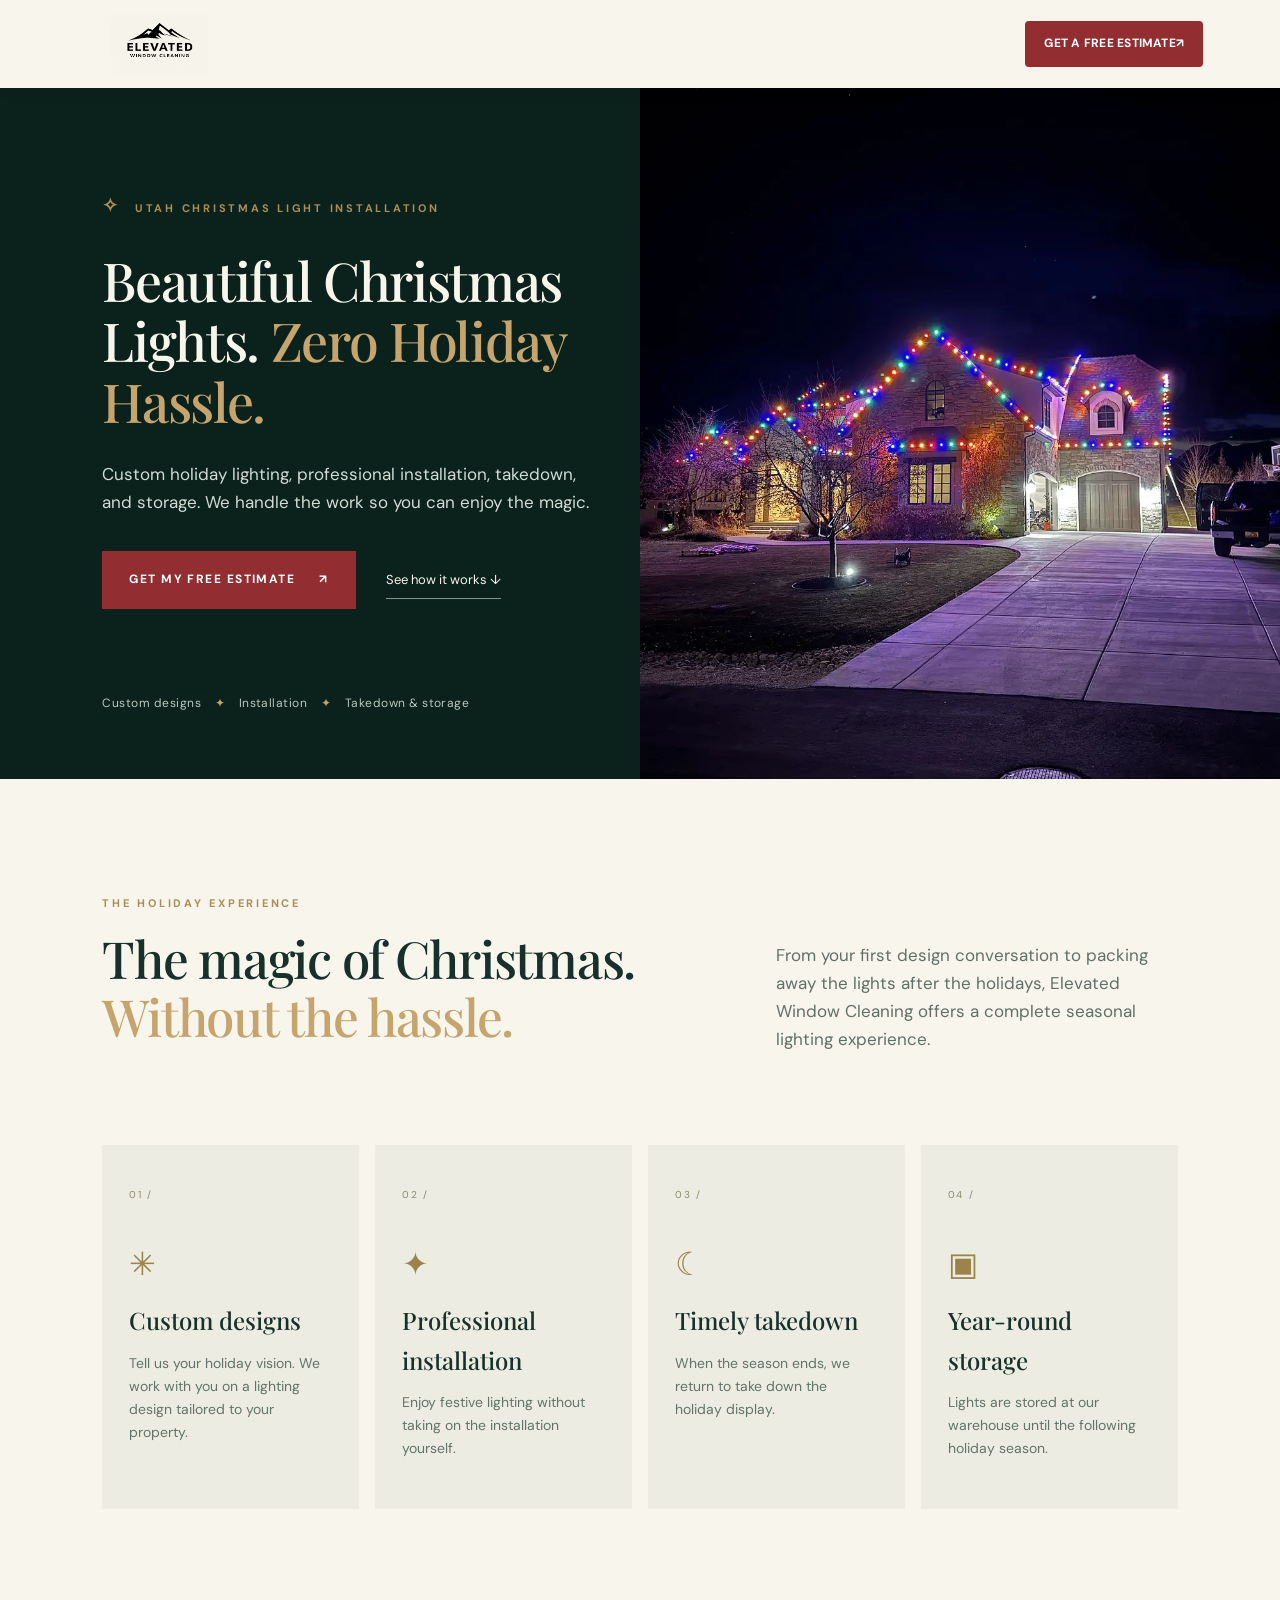
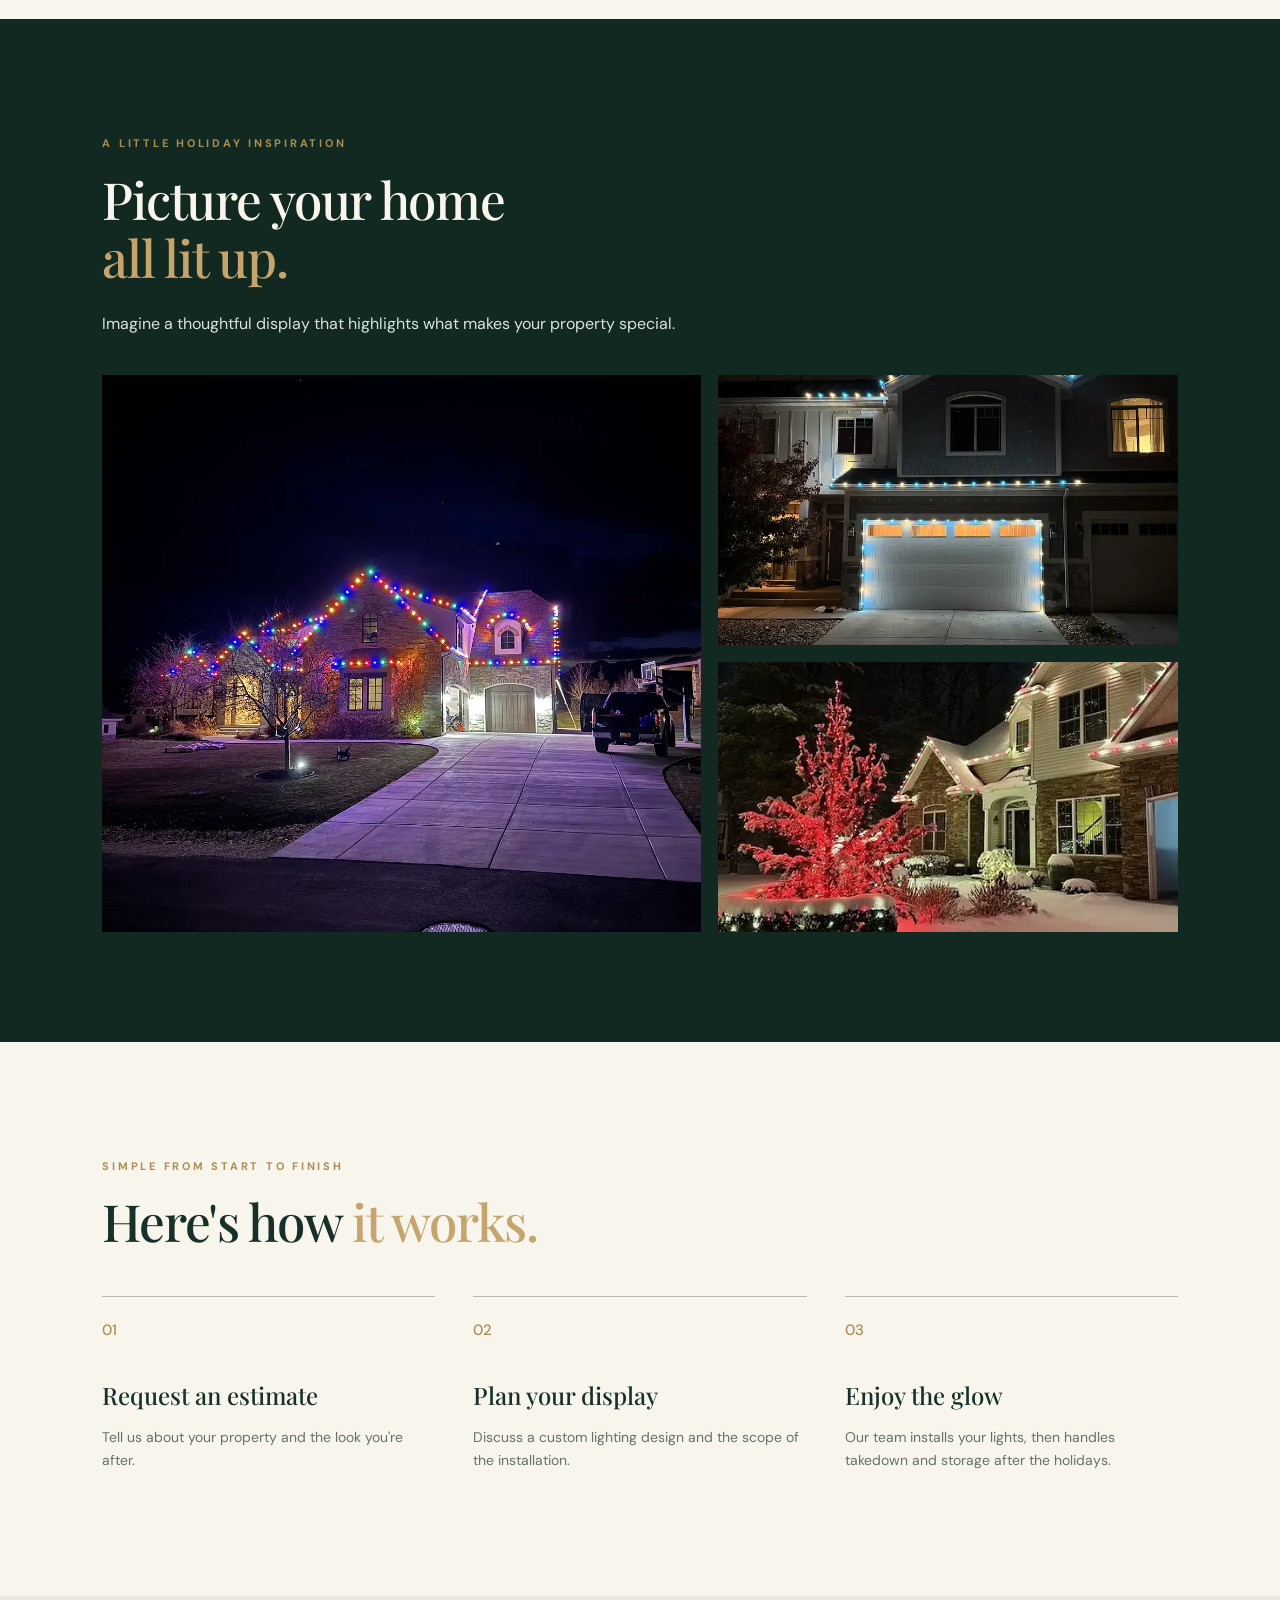
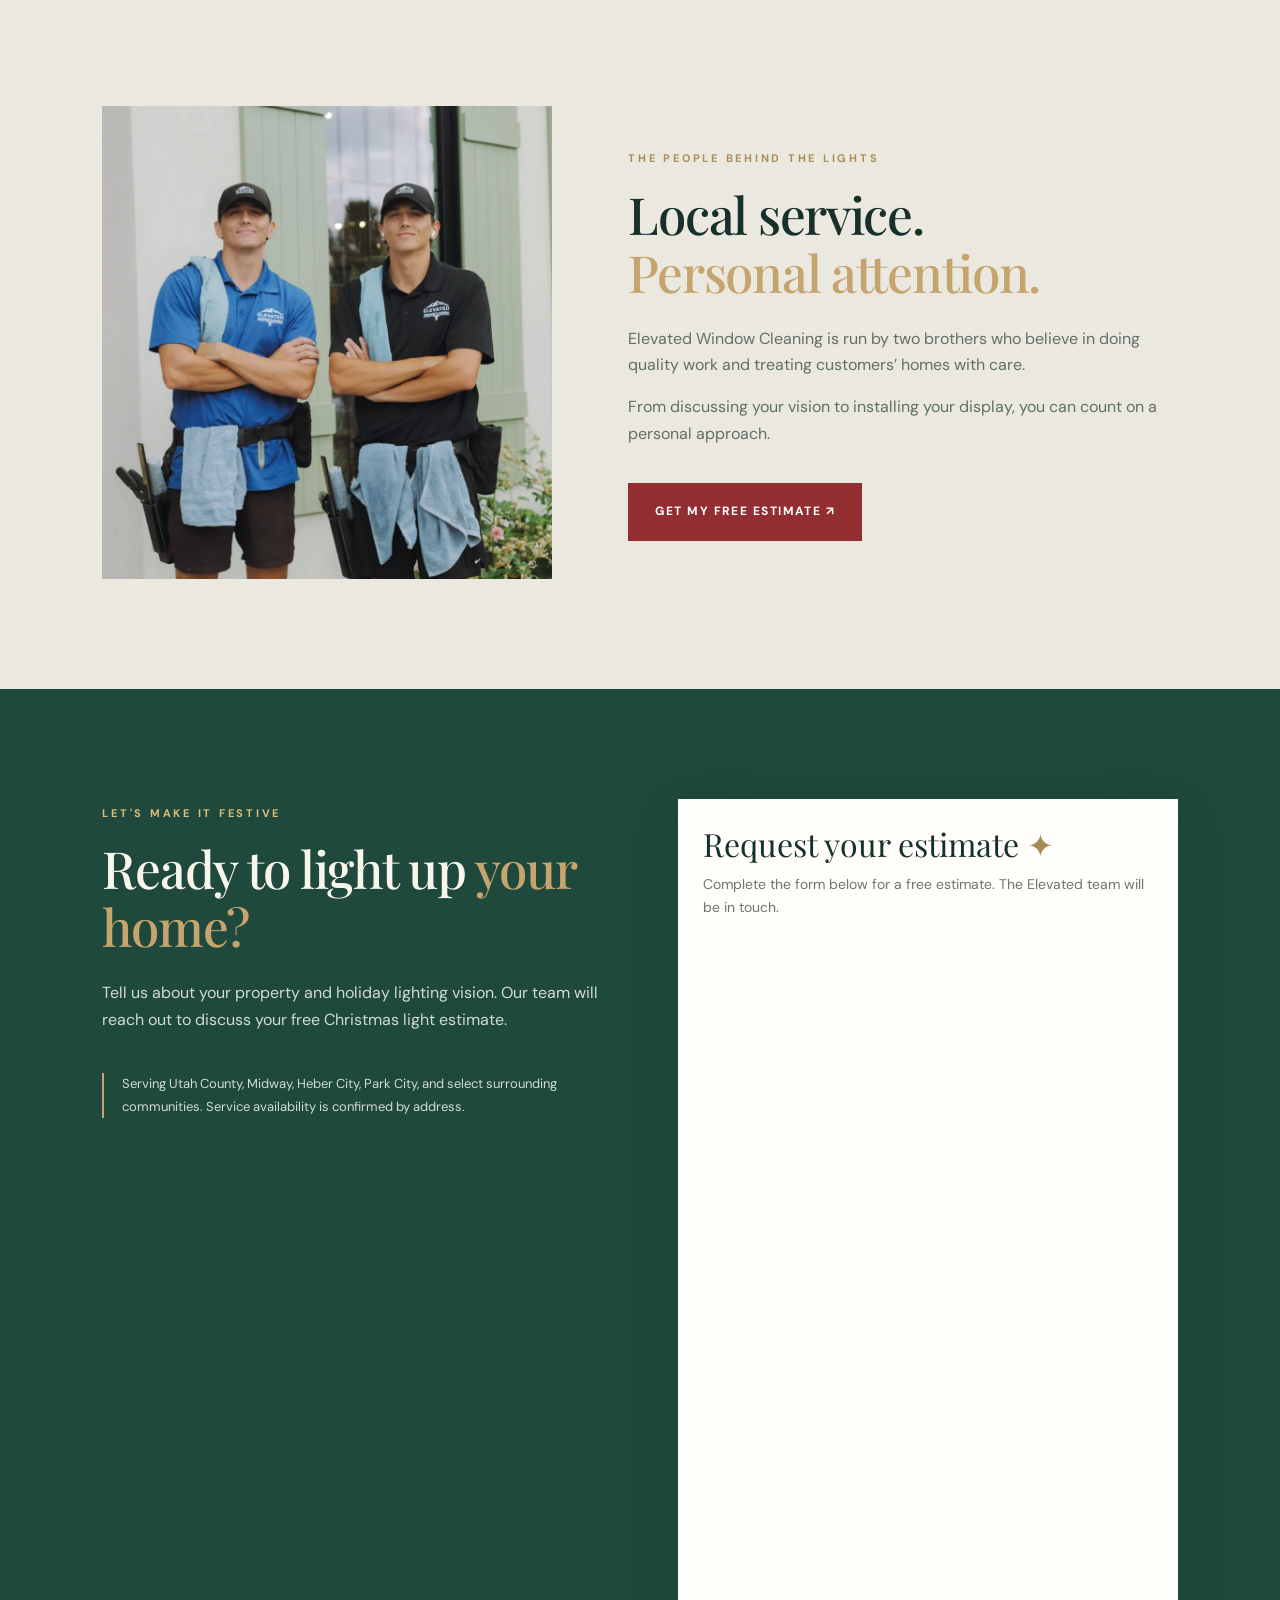
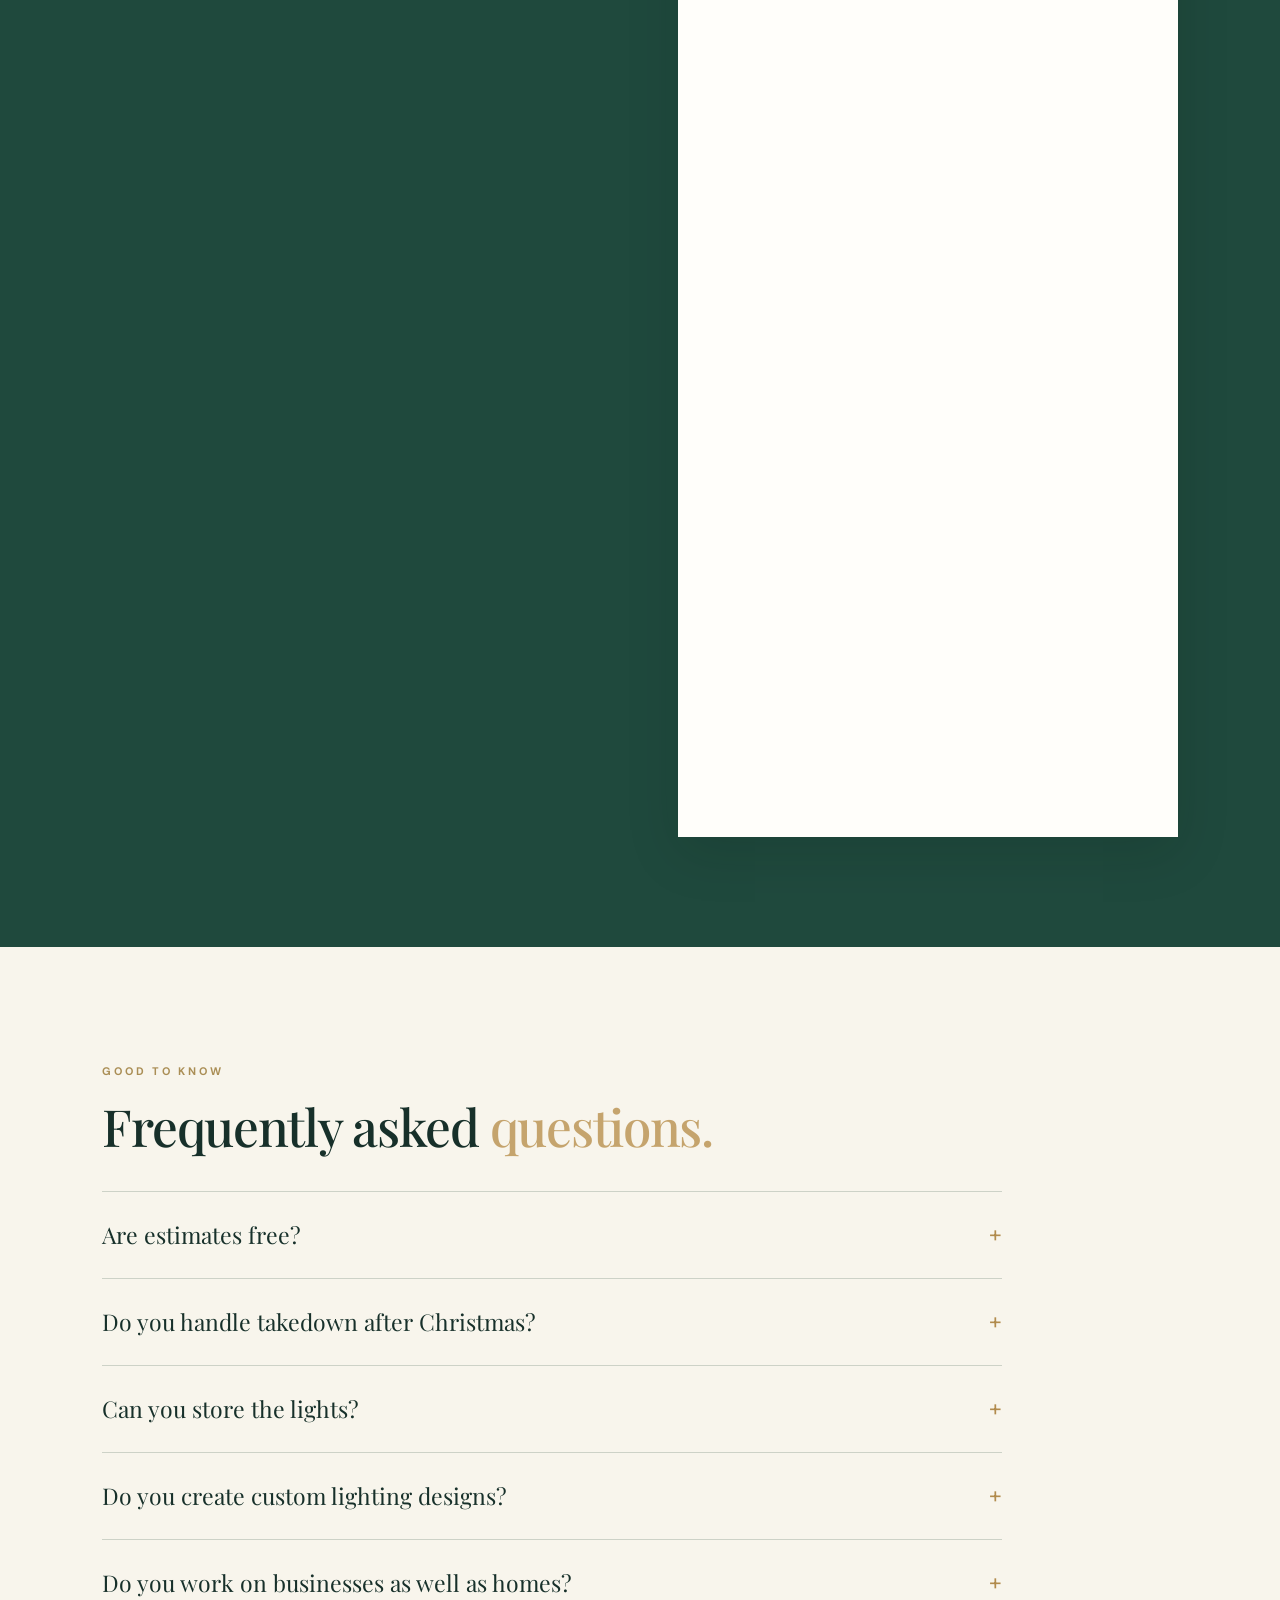
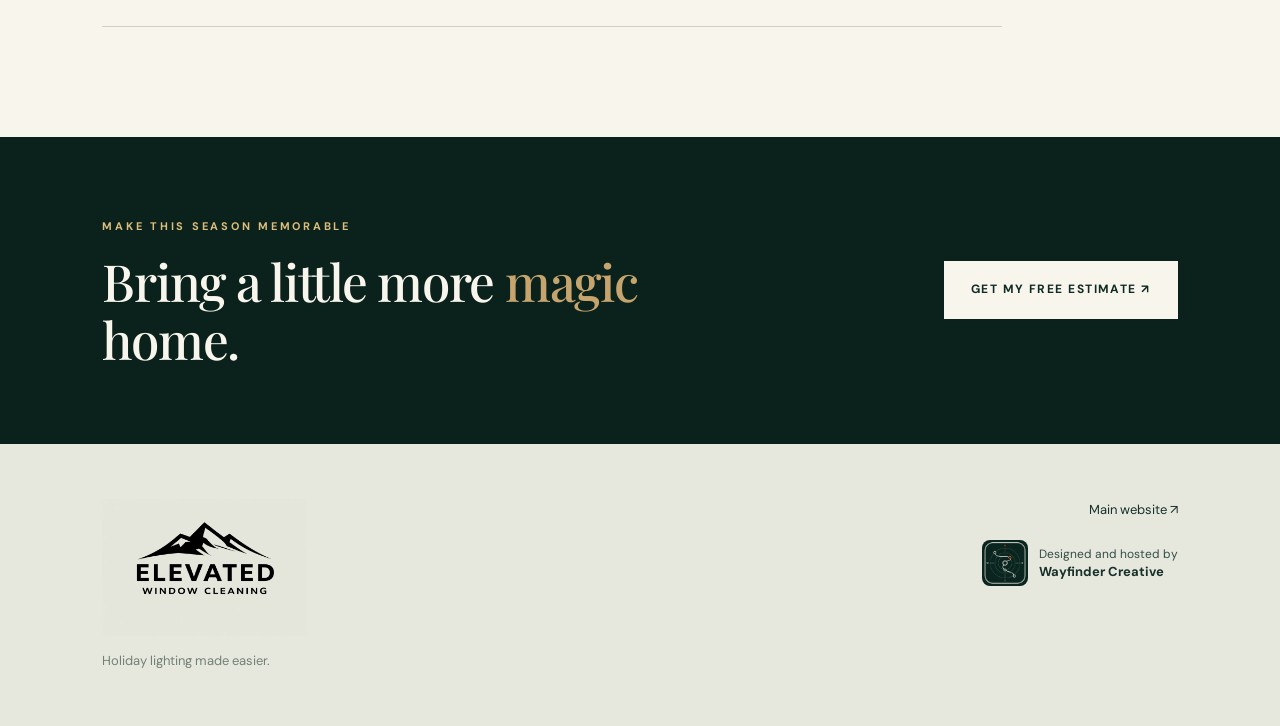
==== commit d358d389: "Add files via upload" ====
--- a/index.html
+++ b/index.html
@@ -17,11 +17,11 @@
     <section id="gallery" class="gallery section"><div class="section-heading"><span class="kicker">A LITTLE HOLIDAY INSPIRATION</span><h2>Picture your home<br/><em>all lit up.</em></h2><p>Imagine a thoughtful display that highlights what makes your property special.</p></div><div class="gallery-grid"><figure class="gallery-tile gallery-feature"><img src="assets/lights-stone-house.webp" alt="Large stone residence with multicolored Christmas lights along the roofline" loading="lazy" /></figure><figure class="gallery-tile"><img src="assets/lights-blue-house.webp" alt="Blue and white Christmas lighting installed along roofline and garage" loading="lazy" /></figure><figure class="gallery-tile"><img src="assets/lights-snow-house.webp" alt="Holiday lighting on a snowy home and tree" loading="lazy" /></figure></div></section>
     <section id="how-it-works" class="process section"><div class="section-heading"><span class="kicker">SIMPLE FROM START TO FINISH</span><h2>Here's how <em>it works.</em></h2></div><div class="steps"><div><strong>01</strong><h3>Request an estimate</h3><p>Tell us about your property and the look you're after.</p></div><div><strong>02</strong><h3>Plan your display</h3><p>Discuss a custom lighting design and the scope of the installation.</p></div><div><strong>03</strong><h3>Enjoy the glow</h3><p>Our team installs your lights, then handles takedown and storage after the holidays.</p></div></div></section>
     <section class="about section"><div class="about-photo"><img src="assets/elevated-owners.webp" alt="The two brothers behind Elevated Window Cleaning" loading="lazy" /></div><div class="about-copy"><span class="kicker">THE PEOPLE BEHIND THE LIGHTS</span><h2>Local service.<br/><em>Personal attention.</em></h2><p>Elevated Window Cleaning is run by two brothers who believe in doing quality work and treating customers’ homes with care.</p><p>From discussing your vision to installing your display, you can count on a personal approach.</p><a class="button primary" href="#estimate">Get My Free Estimate ↗</a></div></section>
-    <section class="estimate section" id="estimate"><div class="estimate-content"><span class="kicker light">LET'S MAKE IT FESTIVE</span><h2>Ready to light up <em>your home?</em></h2><p>Tell us about your property and holiday lighting vision. Our team will reach out to discuss your free Christmas light estimate.</p><p class="service-area">Serving Utah County, Midway, Heber City, Park City, and select surrounding communities. Service availability is confirmed by address.</p><a class="phone-link" href="tel:+12089820073">Prefer to call? (208) 982-0073 →</a></div><div class="form-shell"><div class="form-title">Request your estimate <span>✦</span></div><p>Complete the form below for a free estimate. The Elevated team will be in touch.</p><div id="ghl-form-slot" class="ghl-form-slot"><iframe src="https://api.leadconnectorhq.com/widget/form/0vOx5JC7BBK2NHhsucTt" style="width:100%;height:1468px;border:none;border-radius:8px" id="inline-0vOx5JC7BBK2NHhsucTt" data-layout="{'id':'INLINE'}" data-trigger-type="alwaysShow" data-trigger-value="" data-activation-type="alwaysActivated" data-activation-value="" data-deactivation-type="neverDeactivate" data-deactivation-value="" data-form-name="Christmas Light Installation" data-height="1468" data-layout-iframe-id="inline-0vOx5JC7BBK2NHhsucTt" data-form-id="0vOx5JC7BBK2NHhsucTt" data-cookie-consent="true" data-cookie-consent-provider="auto" title="Christmas Light Installation" loading="eager" referrerpolicy="strict-origin-when-cross-origin"></iframe></div></div></section>
+    <section class="estimate section" id="estimate"><div class="estimate-content"><span class="kicker light">LET'S MAKE IT FESTIVE</span><h2>Ready to light up <em>your home?</em></h2><p>Tell us about your property and holiday lighting vision. Our team will reach out to discuss your free Christmas light estimate.</p><p class="service-area">Serving Utah County, Midway, Heber City, Park City, and select surrounding communities. Service availability is confirmed by address.</p></div><div class="form-shell"><div class="form-title">Request your estimate <span>✦</span></div><p>Complete the form below for a free estimate. The Elevated team will be in touch.</p><div id="ghl-form-slot" class="ghl-form-slot"><iframe src="https://api.leadconnectorhq.com/widget/form/0vOx5JC7BBK2NHhsucTt" style="width:100%;height:1468px;border:none;border-radius:8px" id="inline-0vOx5JC7BBK2NHhsucTt" data-layout="{'id':'INLINE'}" data-trigger-type="alwaysShow" data-trigger-value="" data-activation-type="alwaysActivated" data-activation-value="" data-deactivation-type="neverDeactivate" data-deactivation-value="" data-form-name="Christmas Light Installation" data-height="1468" data-layout-iframe-id="inline-0vOx5JC7BBK2NHhsucTt" data-form-id="0vOx5JC7BBK2NHhsucTt" data-cookie-consent="true" data-cookie-consent-provider="auto" title="Christmas Light Installation" loading="eager" referrerpolicy="strict-origin-when-cross-origin"></iframe></div></div></section>
     <section class="faq section"><div class="section-heading"><span class="kicker">GOOD TO KNOW</span><h2>Frequently asked <em>questions.</em></h2></div><div class="faqs"><details><summary>Are estimates free?</summary><p>Yes! You can request a free Christmas light installation estimate by completing the form above.</p></details><details><summary>Do you handle takedown after Christmas?</summary><p>Yes. Elevated's Christmas light service includes takedown as part of its holiday offering. Confirm scheduling and any applicable charges in your estimate.</p></details><details><summary>Can you store the lights?</summary><p>Yes. Elevated advertises year-round storage at its warehouse until the next holiday season. Ask the team about the specific terms for your project.</p></details><details><summary>Do you create custom lighting designs?</summary><p>Yes. Share your vision and the team can discuss a design customized for your property.</p></details><details><summary>Do you work on businesses as well as homes?</summary><p>Yes. Elevated advertises holiday light services for residential and commercial properties. Confirm feasibility and availability for your location.</p></details></div></section>
     <section class="closing"><div><span class="kicker light">MAKE THIS SEASON MEMORABLE</span><h2>Bring a little more <em>magic</em> home.</h2></div><a class="button pale" href="#estimate">Get My Free Estimate ↗</a></section>
   </main>
-  <footer><div class="footer-left"><img class="footer-logo" src="assets/elevated-logo.webp" alt="Elevated Window Cleaning" /><span>Holiday lighting made easier.</span></div><div class="footer-right"><a href="tel:+12089820073">(208) 982-0073</a><a href="https://elevatedwindowcleanings.com/" target="_blank" rel="noopener">Main website ↗</a><span>Designed and hosted by <a href="https://wayfindercreative.net/" target="_blank" rel="noopener">Wayfinder Creative</a></span></div></footer>
+  <footer><div class="footer-left"><img class="footer-logo" src="assets/elevated-logo.webp" alt="Elevated Window Cleaning" /><span>Holiday lighting made easier.</span></div><div class="footer-right"><a href="https://elevatedwindowcleanings.com/" target="_blank" rel="noopener">Main website ↗</a><a class="wayfinder-credit" href="https://wayfindercreative.net/" target="_blank" rel="noopener" aria-label="Designed and hosted by Wayfinder Creative"><img src="assets/wayfinder-compass.webp" alt="Wayfinder Creative logo" width="46" height="46" loading="lazy" /><span>Designed and hosted by<br/><strong>Wayfinder Creative</strong></span></a></div></footer>
   <div class="mobile-estimate-bar" id="mobile-estimate-bar"><a class="button primary" href="#estimate">Get My Free Estimate <span aria-hidden="true">↗</span></a></div>
   <script src="https://link.msgsndr.com/js/form_embed.js" defer></script>
   <script src="script.js" defer></script>
--- a/styles.css
+++ b/styles.css
@@ -48,3 +48,11 @@
   body{padding-bottom:calc(72px + env(safe-area-inset-bottom))}
   #estimate{scroll-margin-top:78px}
 }
+
+/* Wayfinder Creative footer brand credit */
+.wayfinder-credit{display:inline-flex;align-items:center;justify-content:flex-end;gap:11px;text-decoration:none;color:#344d45;text-align:left;line-height:1.35;margin-top:12px}
+.wayfinder-credit img{width:46px;height:46px;object-fit:cover;border-radius:8px;flex:none}
+.wayfinder-credit span{font-size:12px}
+.wayfinder-credit strong{font-size:13px;color:#17302a;font-weight:700}
+.wayfinder-credit:hover strong{text-decoration:underline}
+@media(max-width:600px){.wayfinder-credit{justify-content:flex-start}}
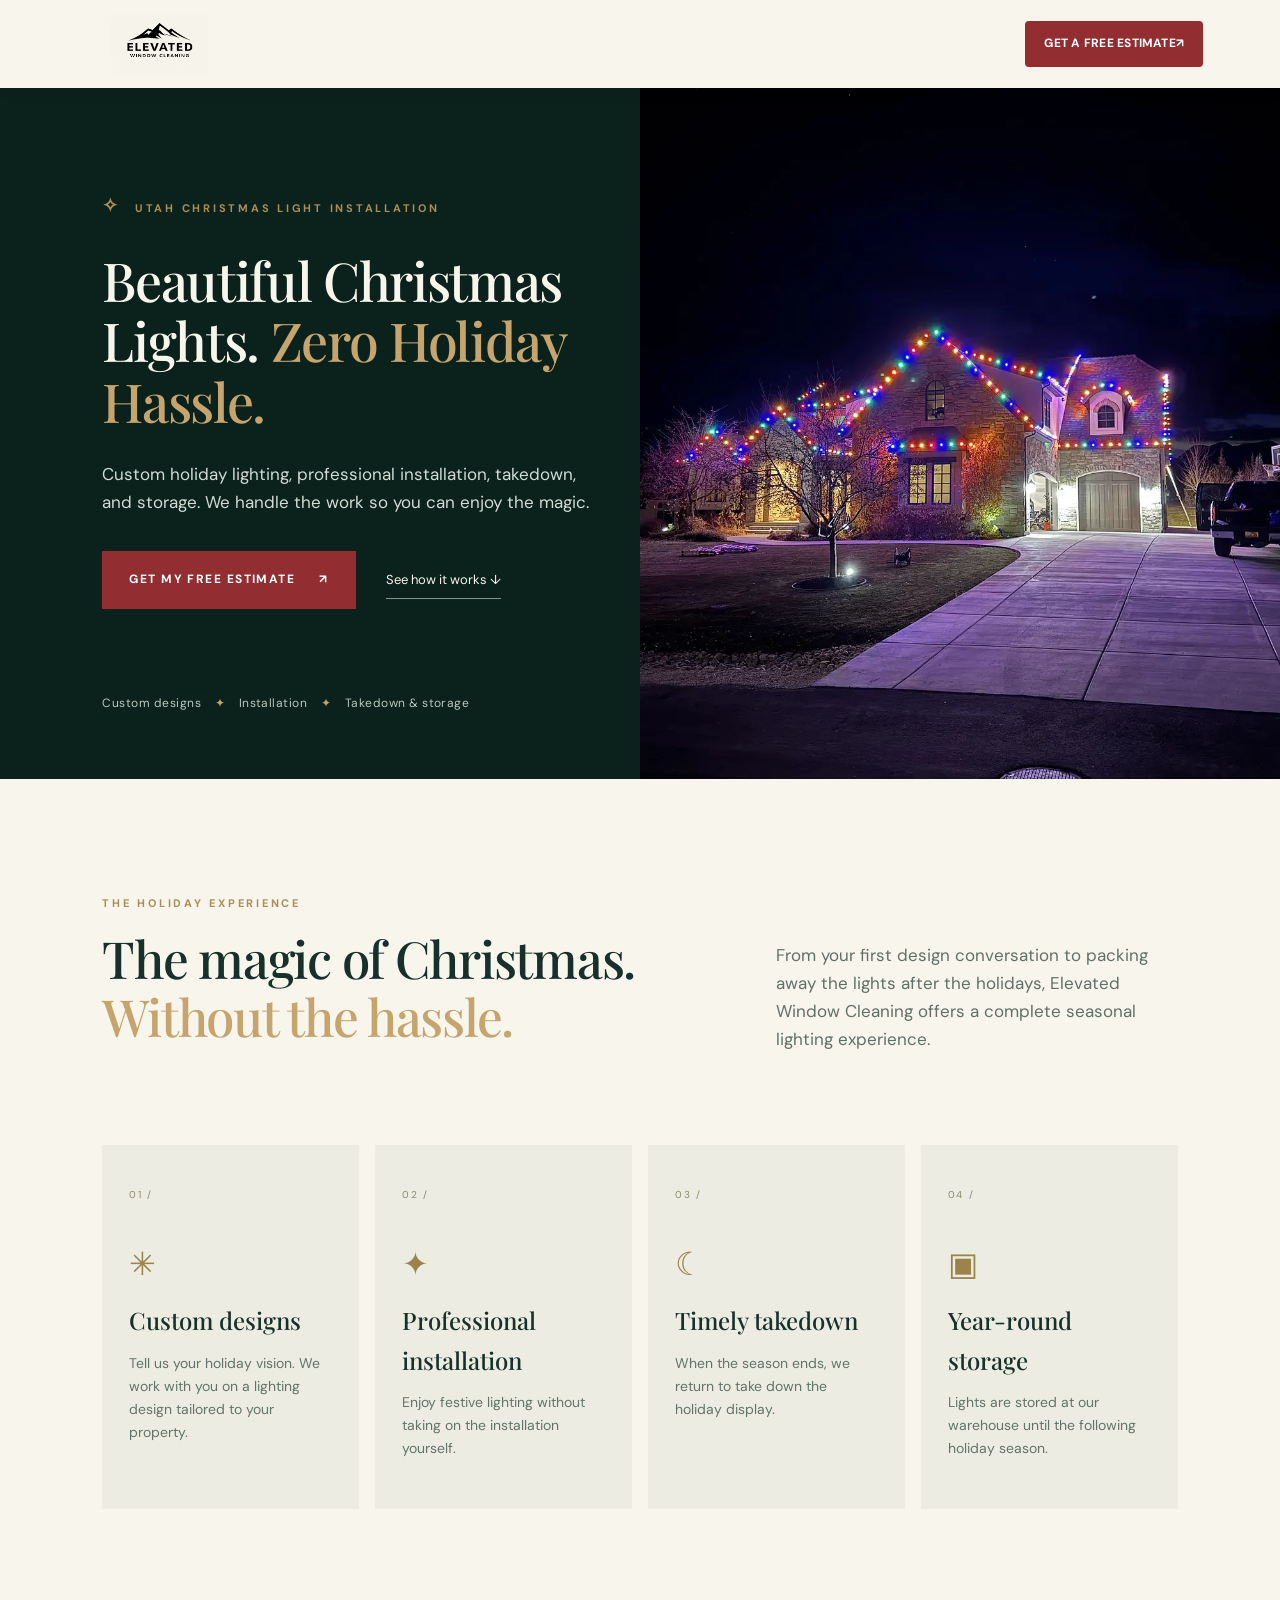
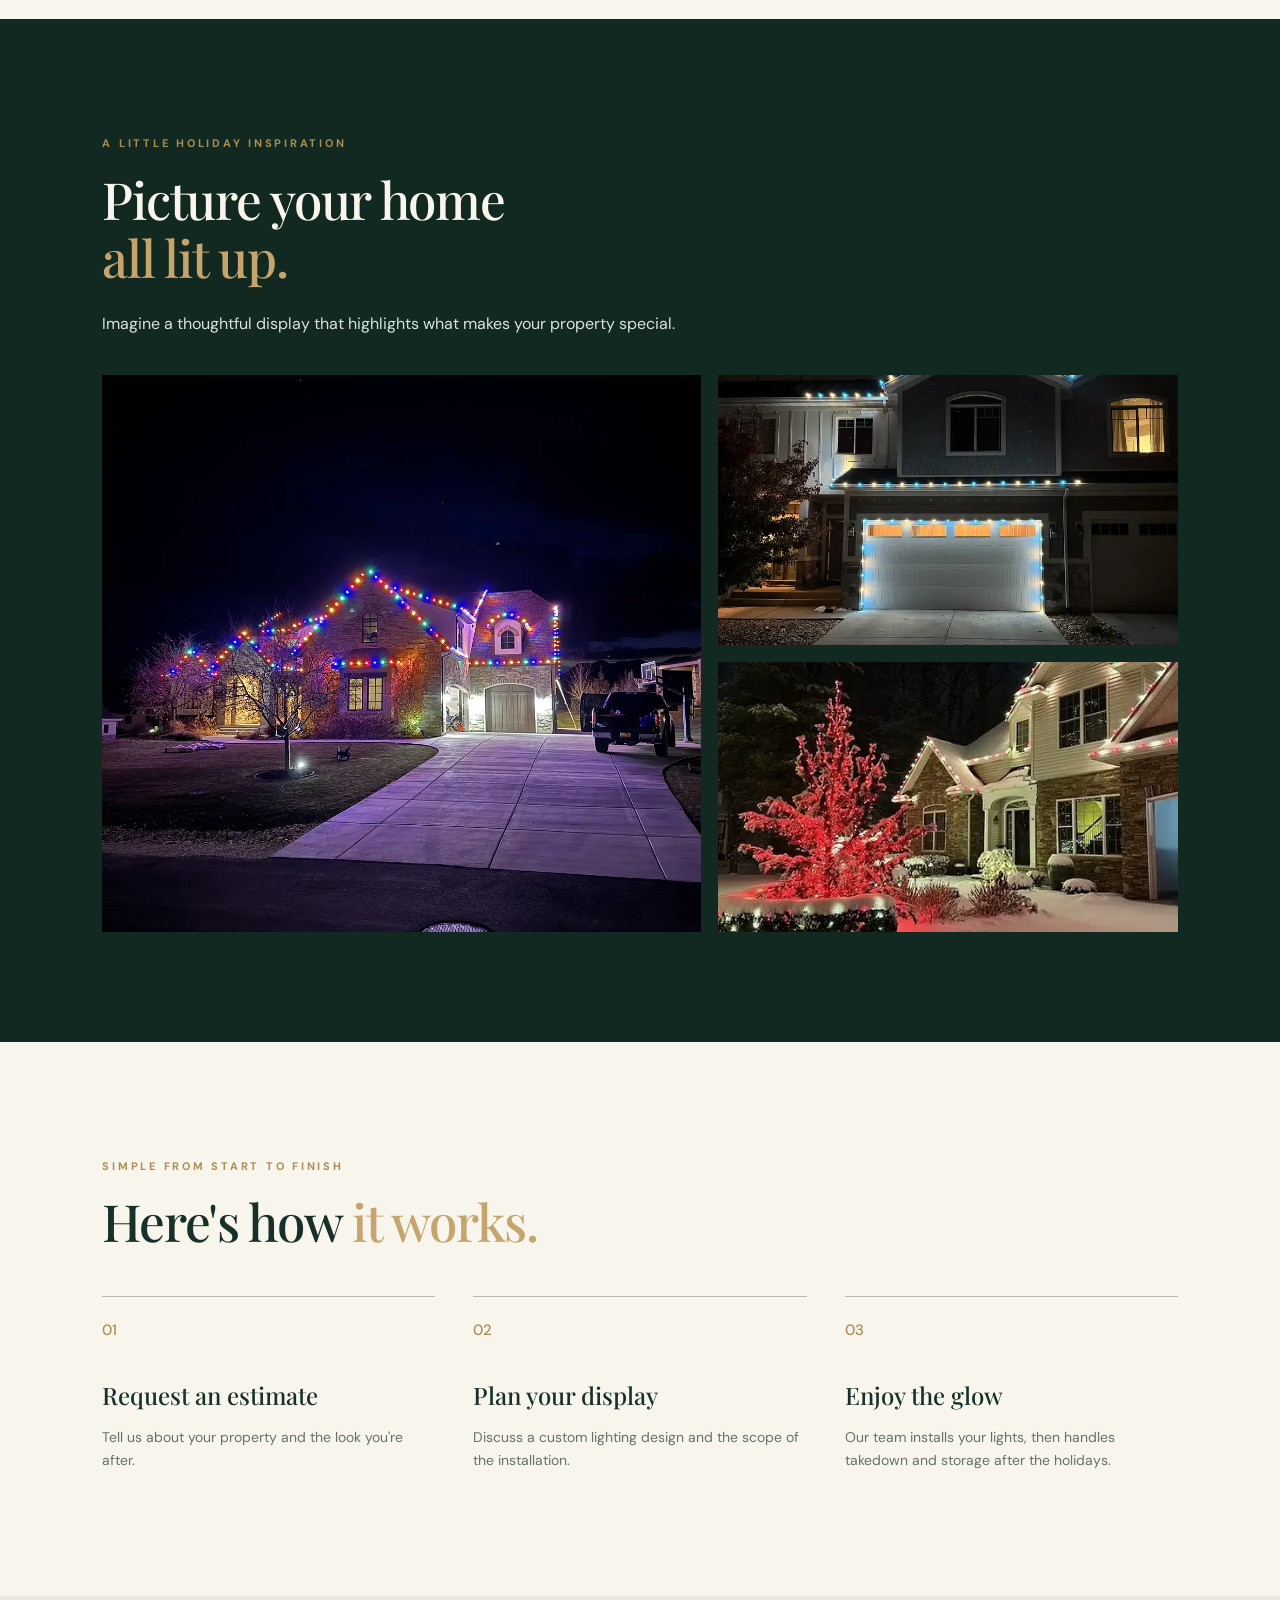
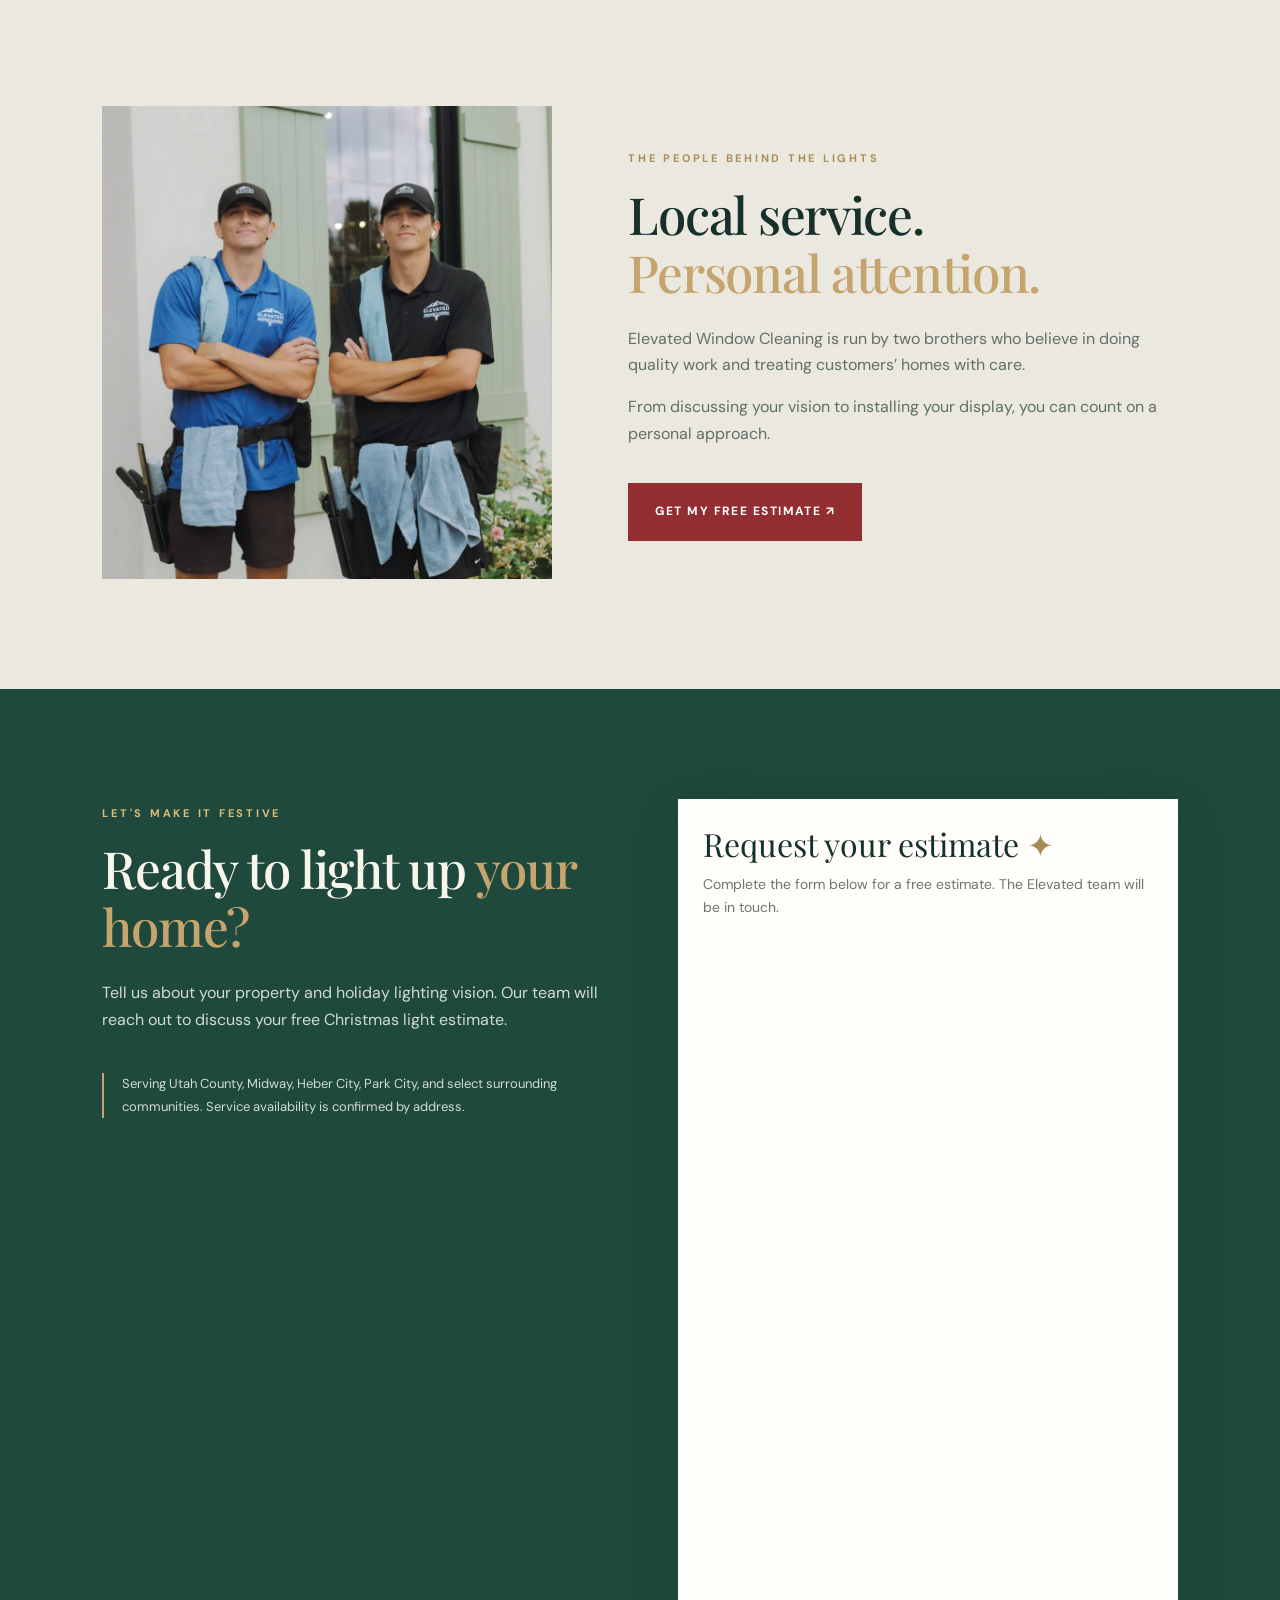
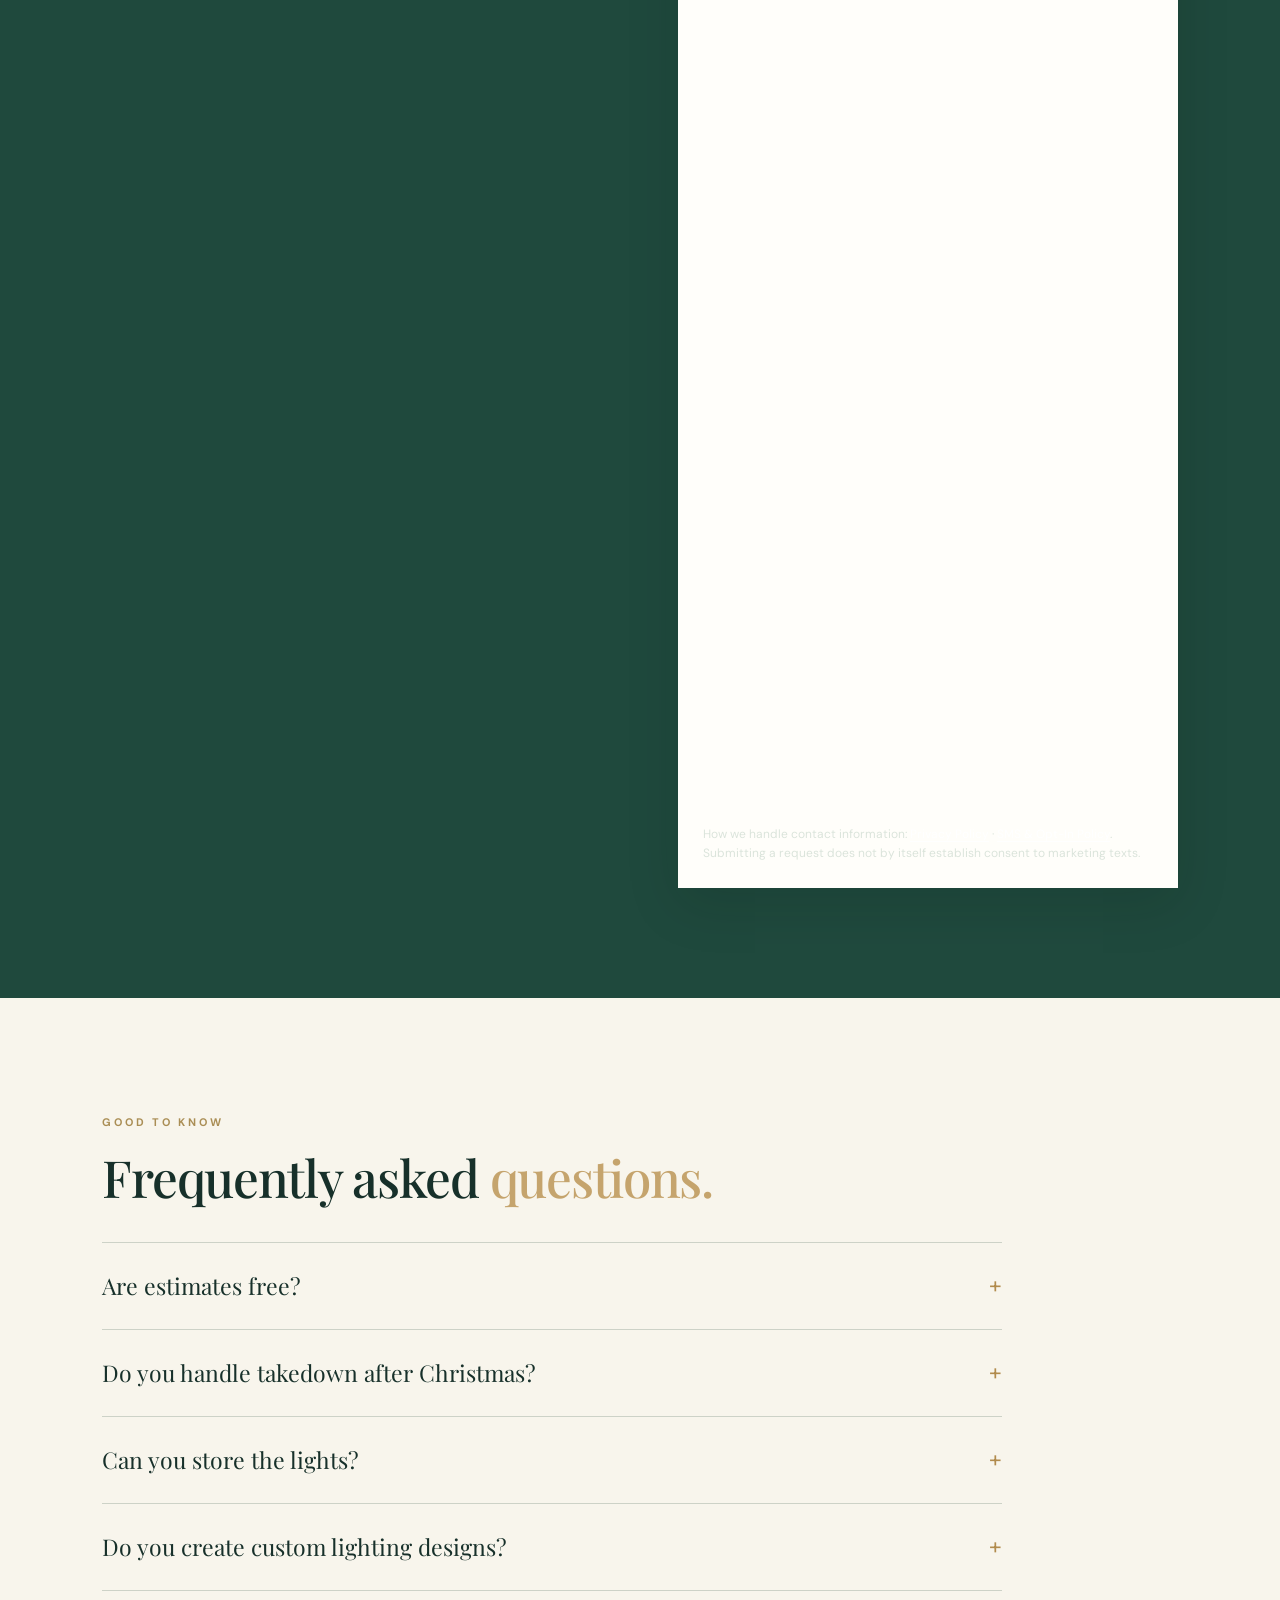
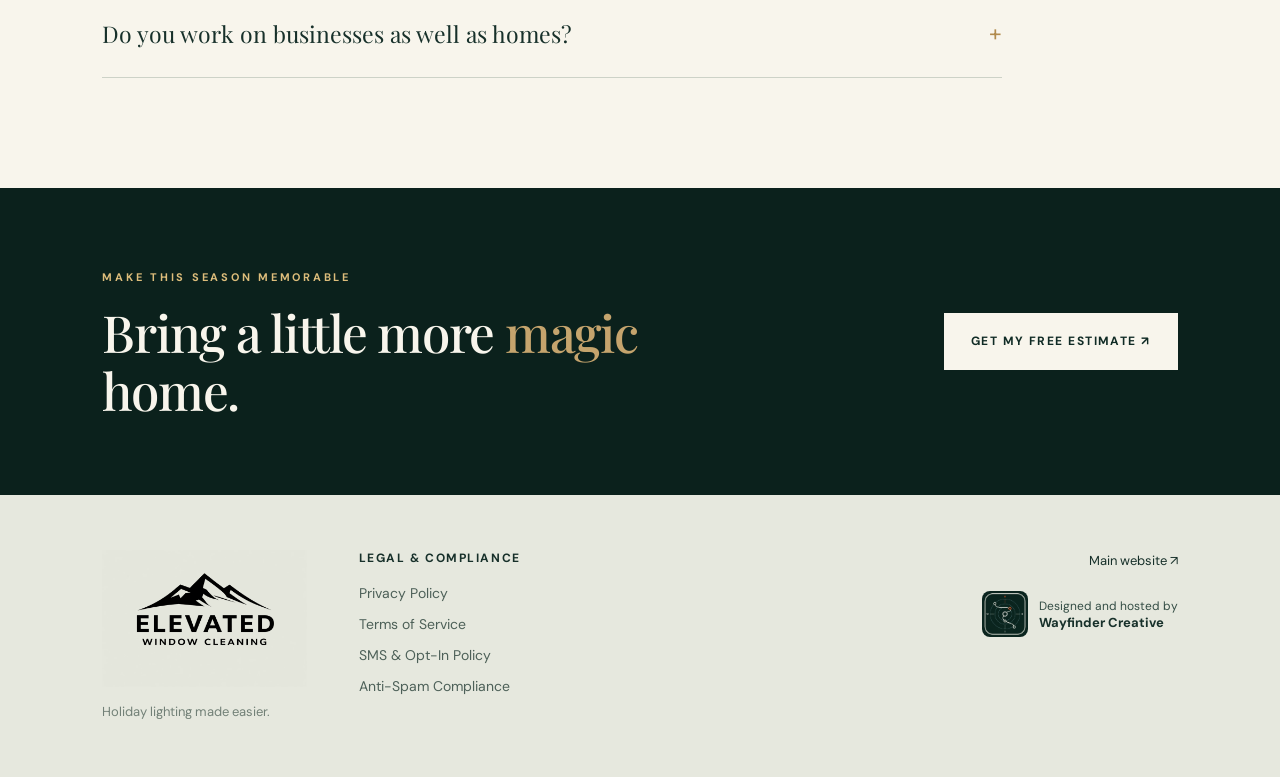
==== commit f55918f0: "Add files via upload" ====
--- a/index.html
+++ b/index.html
@@ -17,11 +17,11 @@
     <section id="gallery" class="gallery section"><div class="section-heading"><span class="kicker">A LITTLE HOLIDAY INSPIRATION</span><h2>Picture your home<br/><em>all lit up.</em></h2><p>Imagine a thoughtful display that highlights what makes your property special.</p></div><div class="gallery-grid"><figure class="gallery-tile gallery-feature"><img src="assets/lights-stone-house.webp" alt="Large stone residence with multicolored Christmas lights along the roofline" loading="lazy" /></figure><figure class="gallery-tile"><img src="assets/lights-blue-house.webp" alt="Blue and white Christmas lighting installed along roofline and garage" loading="lazy" /></figure><figure class="gallery-tile"><img src="assets/lights-snow-house.webp" alt="Holiday lighting on a snowy home and tree" loading="lazy" /></figure></div></section>
     <section id="how-it-works" class="process section"><div class="section-heading"><span class="kicker">SIMPLE FROM START TO FINISH</span><h2>Here's how <em>it works.</em></h2></div><div class="steps"><div><strong>01</strong><h3>Request an estimate</h3><p>Tell us about your property and the look you're after.</p></div><div><strong>02</strong><h3>Plan your display</h3><p>Discuss a custom lighting design and the scope of the installation.</p></div><div><strong>03</strong><h3>Enjoy the glow</h3><p>Our team installs your lights, then handles takedown and storage after the holidays.</p></div></div></section>
     <section class="about section"><div class="about-photo"><img src="assets/elevated-owners.webp" alt="The two brothers behind Elevated Window Cleaning" loading="lazy" /></div><div class="about-copy"><span class="kicker">THE PEOPLE BEHIND THE LIGHTS</span><h2>Local service.<br/><em>Personal attention.</em></h2><p>Elevated Window Cleaning is run by two brothers who believe in doing quality work and treating customers’ homes with care.</p><p>From discussing your vision to installing your display, you can count on a personal approach.</p><a class="button primary" href="#estimate">Get My Free Estimate ↗</a></div></section>
-    <section class="estimate section" id="estimate"><div class="estimate-content"><span class="kicker light">LET'S MAKE IT FESTIVE</span><h2>Ready to light up <em>your home?</em></h2><p>Tell us about your property and holiday lighting vision. Our team will reach out to discuss your free Christmas light estimate.</p><p class="service-area">Serving Utah County, Midway, Heber City, Park City, and select surrounding communities. Service availability is confirmed by address.</p></div><div class="form-shell"><div class="form-title">Request your estimate <span>✦</span></div><p>Complete the form below for a free estimate. The Elevated team will be in touch.</p><div id="ghl-form-slot" class="ghl-form-slot"><iframe src="https://api.leadconnectorhq.com/widget/form/0vOx5JC7BBK2NHhsucTt" style="width:100%;height:1468px;border:none;border-radius:8px" id="inline-0vOx5JC7BBK2NHhsucTt" data-layout="{'id':'INLINE'}" data-trigger-type="alwaysShow" data-trigger-value="" data-activation-type="alwaysActivated" data-activation-value="" data-deactivation-type="neverDeactivate" data-deactivation-value="" data-form-name="Christmas Light Installation" data-height="1468" data-layout-iframe-id="inline-0vOx5JC7BBK2NHhsucTt" data-form-id="0vOx5JC7BBK2NHhsucTt" data-cookie-consent="true" data-cookie-consent-provider="auto" title="Christmas Light Installation" loading="eager" referrerpolicy="strict-origin-when-cross-origin"></iframe></div></div></section>
+    <section class="estimate section" id="estimate"><div class="estimate-content"><span class="kicker light">LET'S MAKE IT FESTIVE</span><h2>Ready to light up <em>your home?</em></h2><p>Tell us about your property and holiday lighting vision. Our team will reach out to discuss your free Christmas light estimate.</p><p class="service-area">Serving Utah County, Midway, Heber City, Park City, and select surrounding communities. Service availability is confirmed by address.</p></div><div class="form-shell"><div class="form-title">Request your estimate <span>✦</span></div><p>Complete the form below for a free estimate. The Elevated team will be in touch.</p><div id="ghl-form-slot" class="ghl-form-slot"><iframe src="https://api.leadconnectorhq.com/widget/form/0vOx5JC7BBK2NHhsucTt" style="width:100%;height:1468px;border:none;border-radius:8px" id="inline-0vOx5JC7BBK2NHhsucTt" data-layout="{'id':'INLINE'}" data-trigger-type="alwaysShow" data-trigger-value="" data-activation-type="alwaysActivated" data-activation-value="" data-deactivation-type="neverDeactivate" data-deactivation-value="" data-form-name="Christmas Light Installation" data-height="1468" data-layout-iframe-id="inline-0vOx5JC7BBK2NHhsucTt" data-form-id="0vOx5JC7BBK2NHhsucTt" data-cookie-consent="true" data-cookie-consent-provider="auto" title="Christmas Light Installation" loading="eager" referrerpolicy="strict-origin-when-cross-origin"></iframe><p class="form-privacy-note">How we handle contact information: <a href="privacy-policy/">Privacy Policy</a> · <a href="sms-policy/">SMS &amp; Opt-In Policy</a>. Submitting a request does not by itself establish consent to marketing texts.</p></div></div></section>
     <section class="faq section"><div class="section-heading"><span class="kicker">GOOD TO KNOW</span><h2>Frequently asked <em>questions.</em></h2></div><div class="faqs"><details><summary>Are estimates free?</summary><p>Yes! You can request a free Christmas light installation estimate by completing the form above.</p></details><details><summary>Do you handle takedown after Christmas?</summary><p>Yes. Elevated's Christmas light service includes takedown as part of its holiday offering. Confirm scheduling and any applicable charges in your estimate.</p></details><details><summary>Can you store the lights?</summary><p>Yes. Elevated advertises year-round storage at its warehouse until the next holiday season. Ask the team about the specific terms for your project.</p></details><details><summary>Do you create custom lighting designs?</summary><p>Yes. Share your vision and the team can discuss a design customized for your property.</p></details><details><summary>Do you work on businesses as well as homes?</summary><p>Yes. Elevated advertises holiday light services for residential and commercial properties. Confirm feasibility and availability for your location.</p></details></div></section>
     <section class="closing"><div><span class="kicker light">MAKE THIS SEASON MEMORABLE</span><h2>Bring a little more <em>magic</em> home.</h2></div><a class="button pale" href="#estimate">Get My Free Estimate ↗</a></section>
   </main>
-  <footer><div class="footer-left"><img class="footer-logo" src="assets/elevated-logo.webp" alt="Elevated Window Cleaning" /><span>Holiday lighting made easier.</span></div><div class="footer-right"><a href="https://elevatedwindowcleanings.com/" target="_blank" rel="noopener">Main website ↗</a><a class="wayfinder-credit" href="https://wayfindercreative.net/" target="_blank" rel="noopener" aria-label="Designed and hosted by Wayfinder Creative"><img src="assets/wayfinder-compass.webp" alt="Wayfinder Creative logo" width="46" height="46" loading="lazy" /><span>Designed and hosted by<br/><strong>Wayfinder Creative</strong></span></a></div></footer>
+  <footer><div class="footer-left"><img class="footer-logo" src="assets/elevated-logo.webp" alt="Elevated Window Cleaning" /><span>Holiday lighting made easier.</span></div><nav class="footer-legal" aria-label="Legal and compliance"><h2>Legal &amp; Compliance</h2><a href="privacy-policy/">Privacy Policy</a><a href="terms-of-service/">Terms of Service</a><a href="sms-policy/">SMS & Opt-In Policy</a><a href="anti-spam/">Anti-Spam Compliance</a></nav><div class="footer-right"><a href="https://elevatedwindowcleanings.com/" target="_blank" rel="noopener">Main website ↗</a><a class="wayfinder-credit" href="https://wayfindercreative.net/" target="_blank" rel="noopener" aria-label="Designed and hosted by Wayfinder Creative"><img src="assets/wayfinder-compass.webp" alt="Wayfinder Creative logo" width="46" height="46" loading="lazy" /><span>Designed and hosted by<br/><strong>Wayfinder Creative</strong></span></a></div></footer>
   <div class="mobile-estimate-bar" id="mobile-estimate-bar"><a class="button primary" href="#estimate">Get My Free Estimate <span aria-hidden="true">↗</span></a></div>
   <script src="https://link.msgsndr.com/js/form_embed.js" defer></script>
   <script src="script.js" defer></script>
--- a/styles.css
+++ b/styles.css
@@ -56,3 +56,29 @@
 .wayfinder-credit strong{font-size:13px;color:#17302a;font-weight:700}
 .wayfinder-credit:hover strong{text-decoration:underline}
 @media(max-width:600px){.wayfinder-credit{justify-content:flex-start}}
+
+
+/* Shared legal & compliance footer and legal page styles */
+footer{align-items:flex-start;flex-wrap:wrap;column-gap:clamp(26px,4vw,75px);row-gap:35px}
+.footer-left{min-width:175px}
+.footer-legal{display:flex;flex-direction:column;align-items:flex-start;gap:10px;min-width:190px}
+.footer-legal h2{margin:0 0 6px;font:700 12px/1.4 'DM Sans',sans-serif;text-transform:uppercase;letter-spacing:.13em;color:#17302a}
+.footer-legal a{color:#4d6058;font-size:14px;line-height:1.5;text-decoration:none}
+.footer-legal a:hover,.footer-legal a:focus-visible{text-decoration:underline;text-underline-offset:3px}
+.footer-right{margin-left:auto}
+.form-privacy-note{font-size:12px;line-height:1.55;margin:14px 0 0;color:#dbe4db}
+.form-privacy-note a{color:#fff;text-underline-offset:3px}
+.legal-main{background:var(--cream);padding:clamp(54px,7vw,100px) clamp(22px,8vw,130px);min-height:62vh}
+.legal-wrap{max-width:870px;margin:0 auto}
+.legal-eyebrow{font-size:12px;text-transform:uppercase;letter-spacing:.16em;font-weight:700;color:#8d6938}
+.legal-main h1{font-family:'Playfair Display',Georgia,serif;font-size:clamp(38px,5vw,60px);line-height:1.15;margin:12px 0 16px;color:var(--forest)}
+.legal-main .legal-lead{font-size:17px;color:#556a5e;max-width:740px}
+.legal-main .updated{font-size:13px;color:#6e786f;margin:20px 0 36px}
+.legal-main article h2{font-family:'Playfair Display',Georgia,serif;font-size:27px;line-height:1.3;margin:34px 0 12px;color:var(--forest)}
+.legal-main article h3{font-size:17px;margin:20px 0 8px}
+.legal-main article p,.legal-main article li{color:#344d43;font-size:15px;line-height:1.8}
+.legal-main article ul{padding-left:24px}
+.legal-main article a{color:#7c3836;text-underline-offset:3px}
+.legal-notice{border-left:3px solid #be9c61;background:#f0ece0;padding:15px 20px;margin:28px 0;font-size:14px;color:#364d43}
+.legal-back{display:inline-block;margin-top:30px;color:#7c3836;font-weight:700}
+@media(max-width:700px){.footer-right{margin-left:0}.footer-legal{width:100%}.legal-main{padding-top:55px;padding-bottom:70px}.legal-main article h2{font-size:24px}}
